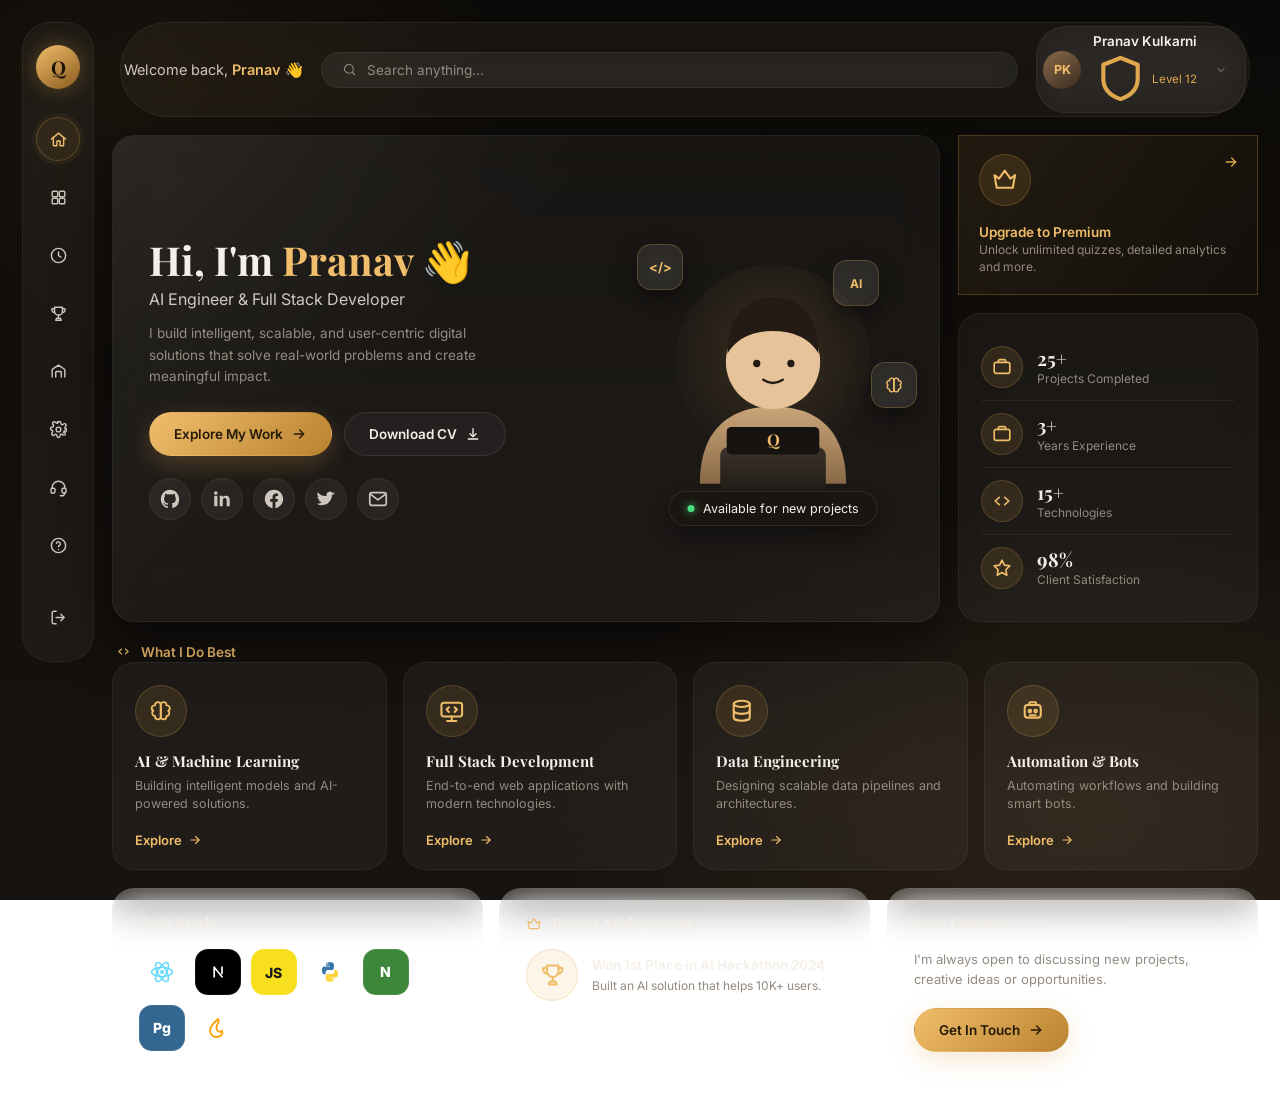
==== index.html @ 82a0ea72 "init: initial project Structure" ====
<!DOCTYPE html>
<html lang="en">
<head>
<meta charset="UTF-8">
<meta name="viewport" content="width=device-width, initial-scale=1.0">
<title>Quizary — Home</title>
<link rel="preconnect" href="https://fonts.googleapis.com">
<link rel="preconnect" href="https://fonts.gstatic.com" crossorigin>
<link href="https://fonts.googleapis.com/css2?family=Playfair+Display:wght@600;700&family=Inter:wght@400;500;600;700&display=swap" rel="stylesheet">
<link rel="stylesheet" href="assets/css/variables.css">
<link rel="stylesheet" href="assets/css/base.css">
<link rel="stylesheet" href="assets/css/sidebar.css">
<link rel="stylesheet" href="assets/css/topbar.css">
<link rel="stylesheet" href="assets/css/components.css">
<link rel="stylesheet" href="assets/css/home.css">
</head>
<body>

  <!-- ================= SIDEBAR ================= -->
  <nav class="sidebar" aria-label="Primary">
    <div class="sb-logo">Q</div>

    <a href="index.html" class="sb-icon active" aria-current="page">
      <svg viewBox="0 0 24 24" fill="none" stroke="currentColor" stroke-width="1.8" stroke-linecap="round" stroke-linejoin="round"><path d="M3 11.5 12 4l9 7.5"/><path d="M5.5 10v9a1 1 0 0 0 1 1H10v-6h4v6h3.5a1 1 0 0 0 1-1v-9"/></svg>
      <span class="sb-tooltip">Home</span>
    </a>

    <a href="categories.html" class="sb-icon">
      <svg viewBox="0 0 24 24" fill="none" stroke="currentColor" stroke-width="1.8" stroke-linecap="round" stroke-linejoin="round"><rect x="4" y="4" width="7" height="7" rx="1.5"/><rect x="13" y="4" width="7" height="7" rx="1.5"/><rect x="4" y="13" width="7" height="7" rx="1.5"/><rect x="13" y="13" width="7" height="7" rx="1.5"/></svg>
      <span class="sb-tooltip">Categories</span>
    </a>

    <a href="#" class="sb-icon">
      <svg viewBox="0 0 24 24" fill="none" stroke="currentColor" stroke-width="1.8" stroke-linecap="round" stroke-linejoin="round"><circle cx="12" cy="12" r="9"/><path d="M12 7.5V12l3 2"/></svg>
      <span class="sb-tooltip">History</span>
    </a>

    <a href="leaderboard.html" class="sb-icon">
      <svg viewBox="0 0 24 24" fill="none" stroke="currentColor" stroke-width="1.8" stroke-linecap="round" stroke-linejoin="round"><path d="M7 4h10v5a5 5 0 0 1-10 0V4Z"/><path d="M7 6H4.5a1 1 0 0 0-1 1.3l.6 1.6A3 3 0 0 0 7 11"/><path d="M17 6h2.5a1 1 0 0 1 1 1.3l-.6 1.6A3 3 0 0 1 17 11"/><path d="M12 14v3"/><path d="M8.5 20.5h7l-1-2.5h-5l-1 2.5Z"/></svg>
      <span class="sb-tooltip">Leaderboard</span>
    </a>

    <a href="#" class="sb-icon">
      <svg viewBox="0 0 24 24" fill="none" stroke="currentColor" stroke-width="1.8" stroke-linecap="round" stroke-linejoin="round"><path d="M4 19V10.5a2 2 0 0 1 .9-1.7L12 4l7.1 4.8a2 2 0 0 1 .9 1.7V19"/><path d="M8.5 19v-6a1 1 0 0 1 1-1h5a1 1 0 0 1 1 1v6"/></svg>
      <span class="sb-tooltip">Stats</span>
    </a>

    <a href="#" class="sb-icon">
      <svg viewBox="0 0 24 24" fill="none" stroke="currentColor" stroke-width="1.8" stroke-linecap="round" stroke-linejoin="round"><circle cx="12" cy="12" r="3"/><path d="M19.4 13.5a1.7 1.7 0 0 0 .3 1.9l.1.1a2 2 0 1 1-2.8 2.8l-.1-.1a1.7 1.7 0 0 0-1.9-.3 1.7 1.7 0 0 0-1 1.6V20a2 2 0 1 1-4 0v-.2a1.7 1.7 0 0 0-1-1.5 1.7 1.7 0 0 0-1.9.3l-.1.1a2 2 0 1 1-2.8-2.8l.1-.1a1.7 1.7 0 0 0 .3-1.9 1.7 1.7 0 0 0-1.6-1H4a2 2 0 1 1 0-4h.2a1.7 1.7 0 0 0 1.5-1 1.7 1.7 0 0 0-.3-1.9l-.1-.1a2 2 0 1 1 2.8-2.8l.1.1a1.7 1.7 0 0 0 1.9.3H10a1.7 1.7 0 0 0 1-1.6V4a2 2 0 1 1 4 0v.2a1.7 1.7 0 0 0 1 1.6 1.7 1.7 0 0 0 1.9-.3l.1-.1a2 2 0 1 1 2.8 2.8l-.1.1a1.7 1.7 0 0 0-.3 1.9V10a1.7 1.7 0 0 0 1.6 1H20a2 2 0 1 1 0 4h-.2a1.7 1.7 0 0 0-1.6 1Z"/></svg>
      <span class="sb-tooltip">Settings</span>
    </a>

    <a href="#" class="sb-icon">
      <svg viewBox="0 0 24 24" fill="none" stroke="currentColor" stroke-width="1.8" stroke-linecap="round" stroke-linejoin="round"><path d="M4 13v-1a8 8 0 0 1 16 0v1"/><rect x="2.5" y="13" width="5" height="6" rx="1.5"/><rect x="16.5" y="13" width="5" height="6" rx="1.5"/><path d="M19.5 19v.5a3 3 0 0 1-3 3h-2.3"/></svg>
      <span class="sb-tooltip">Support</span>
    </a>

    <a href="#" class="sb-icon">
      <svg viewBox="0 0 24 24" fill="none" stroke="currentColor" stroke-width="1.8" stroke-linecap="round" stroke-linejoin="round"><circle cx="12" cy="12" r="9"/><path d="M9.5 9.2a2.5 2.5 0 0 1 4.9.8c0 1.7-2.4 2-2.4 3.6"/><path d="M12 17.2v.1"/></svg>
      <span class="sb-tooltip">Help</span>
    </a>

    <div class="sb-spacer"></div>

    <a href="login.html" class="sb-icon">
      <svg viewBox="0 0 24 24" fill="none" stroke="currentColor" stroke-width="1.8" stroke-linecap="round" stroke-linejoin="round"><path d="M9 4H6a2 2 0 0 0-2 2v12a2 2 0 0 0 2 2h3"/><path d="M15 16l4-4-4-4"/><path d="M19 12H9"/></svg>
      <span class="sb-tooltip">Log out</span>
    </a>
  </nav>

  <!-- ================= MAIN ================= -->
  <main class="main-col">

    <header class="top-bar panel">
      <div class="welcome">Welcome back, <b>Pranav</b> 👋</div>

      <label class="search">
        <svg viewBox="0 0 24 24" fill="none" stroke="currentColor" stroke-width="1.8" stroke-linecap="round" stroke-linejoin="round"><circle cx="11" cy="11" r="7"/><path d="m20 20-3.2-3.2"/></svg>
        <input type="text" placeholder="Search anything...">
      </label>

      <div class="profile-wrap">
        <button class="profile" aria-expanded="false" aria-haspopup="true">
          <div class="avatar avatar-fallback">PK</div>
          <div>
            <div class="profile-name">Pranav Kulkarni</div>
            <div class="profile-level">
              <svg viewBox="0 0 24 24" fill="none" stroke="currentColor" stroke-width="1.8" stroke-linecap="round" stroke-linejoin="round"><path d="M12 3 4.5 6v6c0 4.5 3 7.5 7.5 9 4.5-1.5 7.5-4.5 7.5-9V6L12 3Z"/></svg>
              Level 12
            </div>
          </div>
          <svg class="chev" viewBox="0 0 24 24" fill="none" stroke="currentColor" stroke-width="2" stroke-linecap="round" stroke-linejoin="round"><path d="m6 9 6 6 6-6"/></svg>
        </button>
        <div class="profile-menu">
          <a href="profile.html">My Profile</a>
          <a href="#">Achievements</a>
          <a href="#">Settings</a>
          <a href="login.html">Log out</a>
        </div>
      </div>
    </header>

    <!-- ============ HERO ============ -->
    <section class="hero-row">

      <div class="hero-card panel">
        <div class="hero-text">
          <h1 class="hero-title">Hi, I'm <span class="accent">Pranav</span> 👋</h1>
          <p class="hero-role">AI Engineer &amp; Full Stack Developer</p>
          <p class="hero-desc">I build intelligent, scalable, and user-centric digital solutions that solve real-world problems and create meaningful impact.</p>

          <div class="hero-actions">
            <a href="#work" class="btn btn-primary">
              Explore My Work
              <svg viewBox="0 0 24 24" fill="none" stroke="currentColor" stroke-width="2" stroke-linecap="round" stroke-linejoin="round"><path d="M5 12h14"/><path d="m13 6 6 6-6 6"/></svg>
            </a>
            <a href="#" class="btn btn-secondary">
              Download CV
              <svg viewBox="0 0 24 24" fill="none" stroke="currentColor" stroke-width="2" stroke-linecap="round" stroke-linejoin="round"><path d="M12 4v11"/><path d="m7.5 11.5 4.5 4.5 4.5-4.5"/><path d="M5 19.5h14"/></svg>
            </a>
          </div>

          <div class="social-row">
            <a href="#" class="icon-circle icon-circle-sm" aria-label="GitHub">
              <svg width="24" height="24" viewBox="0 0 24 24" fill="currentColor"><path d="M12 2C6.48 2 2 6.58 2 12.2c0 4.5 2.87 8.32 6.84 9.67.5.1.68-.22.68-.49 0-.24-.01-1.04-.01-1.89-2.78.62-3.37-1.22-3.37-1.22-.46-1.18-1.11-1.5-1.11-1.5-.91-.63.07-.62.07-.62 1 .07 1.53 1.05 1.53 1.05.89 1.56 2.34 1.11 2.91.85.09-.66.35-1.11.63-1.37-2.22-.26-4.56-1.14-4.56-5.05 0-1.12.39-2.03 1.03-2.75-.1-.26-.45-1.3.1-2.71 0 0 .84-.28 2.75 1.05a9.36 9.36 0 0 1 5 0c1.91-1.33 2.75-1.05 2.75-1.05.55 1.41.2 2.45.1 2.71.64.72 1.03 1.63 1.03 2.75 0 3.92-2.34 4.79-4.57 5.04.36.32.68.94.68 1.9 0 1.37-.01 2.47-.01 2.81 0 .27.18.6.69.49A10.03 10.03 0 0 0 22 12.2C22 6.58 17.52 2 12 2Z"/></svg>
            </a>
            <a href="#" class="icon-circle icon-circle-sm" aria-label="LinkedIn">
              <svg width="24" height="24" viewBox="0 0 24 24" fill="currentColor"><path d="M6.94 8.5H3.56V20h3.38V8.5ZM5.25 3.5a1.96 1.96 0 1 0 0 3.92 1.96 1.96 0 0 0 0-3.92ZM20.44 20h-3.37v-5.9c0-1.4-.03-3.2-1.95-3.2-1.96 0-2.26 1.53-2.26 3.1V20H9.5V8.5h3.24v1.57h.05c.45-.85 1.55-1.75 3.2-1.75 3.42 0 4.45 2.25 4.45 5.18V20Z"/></svg>
            </a>
            <a href="#" class="icon-circle icon-circle-sm" aria-label="Facebook">
              <svg width="24" height="24" viewBox="0 0 24 24" fill="currentColor"><path d="M22 12.06C22 6.5 17.52 2 12 2S2 6.5 2 12.06c0 5 3.66 9.16 8.44 9.94v-7.03H7.9v-2.9h2.54V9.85c0-2.5 1.49-3.89 3.77-3.89 1.09 0 2.24.2 2.24.2v2.46h-1.26c-1.24 0-1.63.77-1.63 1.56v1.88h2.78l-.44 2.9h-2.34V22c4.78-.78 8.44-4.93 8.44-9.94Z"/></svg>
            </a>
            <a href="#" class="icon-circle icon-circle-sm" aria-label="Twitter">
              <svg width="24" height="24" viewBox="0 0 24 24" fill="currentColor"><path d="M22 5.9c-.68.3-1.4.5-2.16.6a3.8 3.8 0 0 0 1.66-2.1c-.73.43-1.53.75-2.39.92a3.75 3.75 0 0 0-6.48 3.42A10.66 10.66 0 0 1 3.15 4.6a3.75 3.75 0 0 0 1.16 5c-.6-.02-1.17-.19-1.67-.46v.05a3.76 3.76 0 0 0 3 3.68c-.55.15-1.14.17-1.71.06a3.76 3.76 0 0 0 3.5 2.61A7.53 7.53 0 0 1 2 17.05a10.63 10.63 0 0 0 5.76 1.69c6.91 0 10.7-5.73 10.7-10.7l-.01-.49A7.6 7.6 0 0 0 22 5.9Z"/></svg>
            </a>
            <a href="#" class="icon-circle icon-circle-sm" aria-label="Email">
              <svg width="24" height="24" viewBox="0 0 24 24" fill="none" stroke="currentColor" stroke-width="1.8" stroke-linecap="round" stroke-linejoin="round"><rect x="3" y="5" width="18" height="14" rx="2.5"/><path d="m4 7 8 6 8-6"/></svg>
            </a>
          </div>
        </div>

        <div class="hero-visual">
          <div class="chip chip-code" aria-hidden="true">&lt;/&gt;</div>
          <div class="chip chip-brain" aria-hidden="true">
            <svg viewBox="0 0 24 24" fill="none" stroke="currentColor" stroke-width="1.6" stroke-linecap="round" stroke-linejoin="round"><path d="M9.5 4.5A2.5 2.5 0 0 0 7 7v.3A2.5 2.5 0 0 0 5.5 12 2.5 2.5 0 0 0 7 16.5V17a2.5 2.5 0 0 0 5 0V7a2.5 2.5 0 0 0-2.5-2.5Z"/><path d="M14.5 4.5A2.5 2.5 0 0 1 17 7v.3a2.5 2.5 0 0 1 1.5 4.7A2.5 2.5 0 0 1 17 16.5V17a2.5 2.5 0 0 1-5 0V7a2.5 2.5 0 0 1 2.5-2.5Z"/></svg>
          </div>
          <div class="chip chip-ai" aria-hidden="true">AI</div>

          <svg class="hero-illustration" viewBox="0 0 320 340" aria-hidden="true">
            <circle cx="160" cy="150" r="120" fill="url(#glow)"/>
            <defs>
              <radialGradient id="glow" cx="50%" cy="45%" r="60%">
                <stop offset="0%" stop-color="rgba(224,168,78,0.16)"/>
                <stop offset="100%" stop-color="rgba(224,168,78,0)"/>
              </radialGradient>
              <linearGradient id="hood" x1="0" y1="0" x2="0" y2="1">
                <stop offset="0%" stop-color="#c9a578"/>
                <stop offset="100%" stop-color="#8a6a48"/>
              </linearGradient>
              <linearGradient id="lap" x1="0" y1="0" x2="0" y2="1">
                <stop offset="0%" stop-color="#3a332b"/>
                <stop offset="100%" stop-color="#221d17"/>
              </linearGradient>
            </defs>
            <ellipse cx="160" cy="322" rx="95" ry="10" fill="rgba(0,0,0,0.35)"/>
            <path d="M70 300c0-70 40-95 90-95s90 25 90 95Z" fill="url(#hood)"/>
            <circle cx="160" cy="150" r="58" fill="#e7c39a"/>
            <path d="M104 140c0-45 22-70 56-70s56 25 56 70c-10-18-30-28-56-28s-46 10-56 28Z" fill="#241c14"/>
            <circle cx="140" cy="152" r="4.5" fill="#241c14"/>
            <circle cx="182" cy="152" r="4.5" fill="#241c14"/>
            <path d="M148 172q12 8 24 0" fill="none" stroke="#241c14" stroke-width="3" stroke-linecap="round"/>
            <rect x="95" y="255" width="130" height="55" rx="10" fill="url(#lap)"/>
            <rect x="103" y="230" width="114" height="34" rx="6" fill="#161310"/>
            <text x="160" y="253" text-anchor="middle" font-family="Playfair Display, serif" font-weight="700" font-size="20" fill="#f0bd6a">Q</text>
          </svg>

          <div class="badge hero-badge">
            <span class="badge-dot"></span>
            Available for new projects
          </div>
        </div>
      </div>

      <aside class="hero-side">
        <div class="premium-card panel-gold">
          <div class="icon-circle icon-circle-md">
            <svg viewBox="0 0 24 24" fill="none" stroke="currentColor" stroke-width="1.8" stroke-linecap="round" stroke-linejoin="round"><path d="m3 8 4 3 5-7 5 7 4-3-2 11H5L3 8Z"/></svg>
          </div>
          <div>
            <div class="premium-title">Upgrade to Premium</div>
            <div class="premium-sub">Unlock unlimited quizzes, detailed analytics and more.</div>
          </div>
          <a href="#" class="premium-arrow" aria-label="Upgrade">
            <svg viewBox="0 0 24 24" fill="none" stroke="currentColor" stroke-width="2" stroke-linecap="round" stroke-linejoin="round"><path d="M5 12h14"/><path d="m13 6 6 6-6 6"/></svg>
          </a>
        </div>

        <div class="stat-list panel">
          <div class="stat-row">
            <div class="icon-circle icon-circle-sm">
              <svg viewBox="0 0 24 24" fill="none" stroke="currentColor" stroke-width="1.8" stroke-linecap="round" stroke-linejoin="round"><rect x="3.5" y="7" width="17" height="12" rx="2"/><path d="M8 7V5.5A1.5 1.5 0 0 1 9.5 4h5A1.5 1.5 0 0 1 16 5.5V7"/></svg>
            </div>
            <div>
              <div class="stat-row-num">25+</div>
              <div class="stat-row-label">Projects Completed</div>
            </div>
          </div>
          <div class="stat-row">
            <div class="icon-circle icon-circle-sm">
              <svg viewBox="0 0 24 24" fill="none" stroke="currentColor" stroke-width="1.8" stroke-linecap="round" stroke-linejoin="round"><rect x="3.5" y="7" width="17" height="12" rx="2"/><path d="M8 7V5.5A1.5 1.5 0 0 1 9.5 4h5A1.5 1.5 0 0 1 16 5.5V7"/></svg>
            </div>
            <div>
              <div class="stat-row-num">3+</div>
              <div class="stat-row-label">Years Experience</div>
            </div>
          </div>
          <div class="stat-row">
            <div class="icon-circle icon-circle-sm">
              <svg viewBox="0 0 24 24" fill="none" stroke="currentColor" stroke-width="1.8" stroke-linecap="round" stroke-linejoin="round"><path d="m9 8-4.5 4L9 16"/><path d="m15 8 4.5 4L15 16"/></svg>
            </div>
            <div>
              <div class="stat-row-num">15+</div>
              <div class="stat-row-label">Technologies</div>
            </div>
          </div>
          <div class="stat-row">
            <div class="icon-circle icon-circle-sm">
              <svg viewBox="0 0 24 24" fill="none" stroke="currentColor" stroke-width="1.8" stroke-linecap="round" stroke-linejoin="round"><path d="m12 3.5 2.6 5.4 5.9.8-4.3 4.2 1 5.9-5.2-2.8-5.2 2.8 1-5.9-4.3-4.2 5.9-.8L12 3.5Z"/></svg>
            </div>
            <div>
              <div class="stat-row-num">98%</div>
              <div class="stat-row-label">Client Satisfaction</div>
            </div>
          </div>
        </div>
      </aside>
    </section>

    <!-- ============ WHAT I DO BEST ============ -->
    <section id="work">
      <div class="section-header">
        <svg viewBox="0 0 24 24" fill="none" stroke="currentColor" stroke-width="1.8" stroke-linecap="round" stroke-linejoin="round"><path d="m9 8-4.5 4L9 16"/><path d="m15 8 4.5 4L15 16"/></svg>
        What I Do Best
      </div>

      <div class="feature-grid">
        <div class="feature-card panel">
          <div class="icon-circle icon-circle-md">
            <svg viewBox="0 0 24 24" fill="none" stroke="currentColor" stroke-width="1.6" stroke-linecap="round" stroke-linejoin="round"><path d="M9.5 4.5A2.5 2.5 0 0 0 7 7v.3A2.5 2.5 0 0 0 5.5 12 2.5 2.5 0 0 0 7 16.5V17a2.5 2.5 0 0 0 5 0V7a2.5 2.5 0 0 0-2.5-2.5Z"/><path d="M14.5 4.5A2.5 2.5 0 0 1 17 7v.3a2.5 2.5 0 0 1 1.5 4.7A2.5 2.5 0 0 1 17 16.5V17a2.5 2.5 0 0 1-5 0V7a2.5 2.5 0 0 1 2.5-2.5Z"/></svg>
          </div>
          <h3 class="feature-title">AI &amp; Machine Learning</h3>
          <p class="feature-desc">Building intelligent models and AI-powered solutions.</p>
          <a href="#" class="feature-link">Explore
            <svg viewBox="0 0 24 24" fill="none" stroke="currentColor" stroke-width="2" stroke-linecap="round" stroke-linejoin="round"><path d="M5 12h14"/><path d="m13 6 6 6-6 6"/></svg>
          </a>
        </div>

        <div class="feature-card panel">
          <div class="icon-circle icon-circle-md">
            <svg viewBox="0 0 24 24" fill="none" stroke="currentColor" stroke-width="1.8" stroke-linecap="round" stroke-linejoin="round"><rect x="3" y="5" width="18" height="12" rx="2"/><path d="M8 21h8"/><path d="M12 17v4"/><path d="m9.5 9-2 2 2 2"/><path d="m14.5 9 2 2-2 2"/></svg>
          </div>
          <h3 class="feature-title">Full Stack Development</h3>
          <p class="feature-desc">End-to-end web applications with modern technologies.</p>
          <a href="#" class="feature-link">Explore
            <svg viewBox="0 0 24 24" fill="none" stroke="currentColor" stroke-width="2" stroke-linecap="round" stroke-linejoin="round"><path d="M5 12h14"/><path d="m13 6 6 6-6 6"/></svg>
          </a>
        </div>

        <div class="feature-card panel">
          <div class="icon-circle icon-circle-md">
            <svg viewBox="0 0 24 24" fill="none" stroke="currentColor" stroke-width="1.8" stroke-linecap="round" stroke-linejoin="round"><ellipse cx="12" cy="6" rx="7" ry="2.7"/><path d="M5 6v6c0 1.5 3 2.7 7 2.7s7-1.2 7-2.7V6"/><path d="M5 12v6c0 1.5 3 2.7 7 2.7s7-1.2 7-2.7v-6"/></svg>
          </div>
          <h3 class="feature-title">Data Engineering</h3>
          <p class="feature-desc">Designing scalable data pipelines and architectures.</p>
          <a href="#" class="feature-link">Explore
            <svg viewBox="0 0 24 24" fill="none" stroke="currentColor" stroke-width="2" stroke-linecap="round" stroke-linejoin="round"><path d="M5 12h14"/><path d="m13 6 6 6-6 6"/></svg>
          </a>
        </div>

        <div class="feature-card panel">
          <div class="icon-circle icon-circle-md">
            <svg viewBox="0 0 24 24" fill="none" stroke="currentColor" stroke-width="1.8" stroke-linecap="round" stroke-linejoin="round"><rect x="5" y="7" width="14" height="11" rx="2.5"/><path d="M9 7V5.5a1 1 0 0 1 1-1h4a1 1 0 0 1 1 1V7"/><circle cx="9.5" cy="12.3" r="1.1"/><circle cx="14.5" cy="12.3" r="1.1"/><path d="M9.5 16h5"/></svg>
          </div>
          <h3 class="feature-title">Automation &amp; Bots</h3>
          <p class="feature-desc">Automating workflows and building smart bots.</p>
          <a href="#" class="feature-link">Explore
            <svg viewBox="0 0 24 24" fill="none" stroke="currentColor" stroke-width="2" stroke-linecap="round" stroke-linejoin="round"><path d="M5 12h14"/><path d="m13 6 6 6-6 6"/></svg>
          </a>
        </div>
      </div>
    </section>

    <!-- ============ BOTTOM ROW ============ -->
    <section class="bottom-grid">

      <div class="panel bottom-card">
        <h3 class="bottom-card-title">Tech Stack</h3>
        <div class="tech-row">
          <span class="tech-chip" title="React">
            <svg width="26" height="26" viewBox="0 0 24 24"><g fill="none" stroke="#61dafb" stroke-width="1.5"><ellipse cx="12" cy="12" rx="10.5" ry="4.4"/><ellipse cx="12" cy="12" rx="10.5" ry="4.4" transform="rotate(60 12 12)"/><ellipse cx="12" cy="12" rx="10.5" ry="4.4" transform="rotate(120 12 12)"/></g><circle cx="12" cy="12" r="2" fill="#61dafb"/></svg>
          </span>
          <span class="tech-chip tech-chip-badge" style="background:#000;" title="Next.js">
            <svg width="20" height="20" viewBox="0 0 24 24"><path d="M8.2 7.2v9.6M8.2 7.2l7.8 9.6M16 7.2v6.2" fill="none" stroke="#fff" stroke-width="1.7" stroke-linecap="round" stroke-linejoin="round"/></svg>
          </span>
          <span class="tech-chip tech-chip-badge" style="background:#f7df1e;" title="JavaScript">
            <span class="tech-chip-text" style="color:#1a1a1a;">JS</span>
          </span>
          <span class="tech-chip" title="Python">
            <svg width="24" height="24" viewBox="0 0 24 24"><path d="M12 2.2c-4 0-3.8 1.8-3.8 1.8v1.9h3.9v.6H6.6S4 6.2 4 10.3s2.3 4 2.3 4h1.4v-2s-.1-2.3 2.3-2.3h3.7s2.2 0 2.2-2.2V4.5s.3-2.3-4-2.3Zm-2.2 1.3a.7.7 0 1 1 0 1.5.7.7 0 0 1 0-1.5Z" fill="#3776ab"/><path d="M12 21.8c4 0 3.8-1.8 3.8-1.8v-1.9h-3.9v-.6h5.5s2.6.3 2.6-3.8-2.3-4-2.3-4h-1.4v2s.1 2.3-2.3 2.3H10s-2.2 0-2.2 2.2v3.1s-.3 2.3 4 2.3Zm2.2-1.3a.7.7 0 1 1 0-1.5.7.7 0 0 1 0 1.5Z" fill="#ffd43b"/></svg>
          </span>
          <span class="tech-chip tech-chip-badge" style="background:#3c873a;" title="Node.js">
            <span class="tech-chip-text" style="color:#fff;">N</span>
          </span>
          <span class="tech-chip tech-chip-badge" style="background:#336791;" title="PostgreSQL">
            <span class="tech-chip-text" style="color:#fff;">Pg</span>
          </span>
          <span class="tech-chip" title="Firebase">
            <svg width="22" height="22" viewBox="0 0 24 24" fill="none" stroke="#ffa000" stroke-width="1.8" stroke-linecap="round" stroke-linejoin="round"><path d="M12 3c3 4-4 6-1 11 1.3 2.2 4 2.7 5 .5 1.5 3-1 6.5-5 6.5-4.5 0-7-3-7-6.5C4 10 8 6.5 12 3Z"/></svg>
          </span>
        </div>
      </div>

      <div class="panel bottom-card">
        <h3 class="bottom-card-title">
          <svg viewBox="0 0 24 24" fill="none" stroke="currentColor" stroke-width="1.8" stroke-linecap="round" stroke-linejoin="round" style="width:16px;height:16px;color:var(--gold-bright);vertical-align:-3px;margin-right:6px;"><path d="m3 8 4 3 5-7 5 7 4-3-2 11H5L3 8Z"/></svg>
          Recent Achievement
        </h3>
        <div class="achievement-row">
          <div class="icon-circle icon-circle-md">
            <svg viewBox="0 0 24 24" fill="none" stroke="currentColor" stroke-width="1.8" stroke-linecap="round" stroke-linejoin="round"><path d="M7 4h10v5a5 5 0 0 1-10 0V4Z"/><path d="M7 6H4.5a1 1 0 0 0-1 1.3l.6 1.6A3 3 0 0 0 7 11"/><path d="M17 6h2.5a1 1 0 0 1 1 1.3l-.6 1.6A3 3 0 0 1 17 11"/><path d="M12 14v3"/><path d="M8.5 20.5h7l-1-2.5h-5l-1 2.5Z"/></svg>
          </div>
          <div>
            <div class="achievement-title">Won 1st Place in AI Hackathon 2024</div>
            <div class="achievement-sub">Built an AI solution that helps 10K+ users.</div>
          </div>
        </div>
      </div>

      <div class="panel bottom-card">
        <h3 class="bottom-card-title">Let's Connect</h3>
        <p class="connect-desc">I'm always open to discussing new projects, creative ideas or opportunities.</p>
        <a href="#" class="btn btn-primary">
          Get In Touch
          <svg viewBox="0 0 24 24" fill="none" stroke="currentColor" stroke-width="2" stroke-linecap="round" stroke-linejoin="round"><path d="M5 12h14"/><path d="m13 6 6 6-6 6"/></svg>
        </a>
      </div>

    </section>

  </main>

  
  <script src="assets/js/home.js"></script>
</body>
</html>
---- assets/css/variables.css ----
/* ==============================================
   QUIZARY — DESIGN TOKENS
   Single source of truth for color, radius, type.
   Every other CSS file reads from these variables.
   ============================================== */

:root{
  /* ---- Base surface colors ---- */
  --bg-0:#0c0a08;              /* deepest background */
  --bg-1:#171310;              /* background gradient end */

  /* ---- Glass panel surfaces ---- */
  --panel:rgba(255,255,255,0.045);        /* default glass fill */
  --panel-strong:rgba(255,255,255,0.07);  /* hover / emphasized glass */
  --panel-blur:20px;                      /* backdrop-filter blur amount */
  --panel-blur-soft:16px;                 /* lighter blur for small elements */

  /* ---- Borders ---- */
  --border:rgba(255,255,255,0.09);
  --border-soft:rgba(255,255,255,0.06);

  /* ---- Accent (gold) ---- */
  --gold:#e0a84e;
  --gold-bright:#f0bd6a;
  --gold-glow:rgba(224,168,78,0.35);      /* used in box-shadows */
  --gold-tint-10:rgba(224,168,78,0.10);   /* subtle gold-tinted glass fill */
  --gold-tint-15:rgba(224,168,78,0.15);
  --gold-tint-22:rgba(224,168,78,0.22);
  --gold-tint-25:rgba(224,168,78,0.25);

  /* ---- Text ---- */
  --text-0:#f4efe8;   /* headings / primary */
  --text-1:#cfc7bd;   /* body */
  --text-2:#948b80;   /* muted / captions */

  /* ---- Status ---- */
  --success:#4ade80;

  /* ---- Radius scale ---- */
  --radius-lg:22px;   /* panels, hero */
  --radius-md:16px;   /* cards, inputs */
  --radius-sm:12px;   /* buttons, chips */
  --radius-pill:30px; /* badges */

  /* ---- Spacing scale ---- */
  --space-xs:8px;
  --space-sm:12px;
  --space-md:18px;
  --space-lg:24px;
  --space-xl:34px;

  /* ---- Typography ---- */
  --font-display:'Playfair Display', serif;
  --font-body:'Inter', sans-serif;

  /* ---- Shadows ---- */
  --shadow-panel:0 20px 50px rgba(0,0,0,0.5);
  --shadow-card:0 10px 24px rgba(0,0,0,0.4);
  --shadow-glow-gold:0 8px 24px rgba(224,168,78,0.25);
}
---- assets/css/base.css ----
/* ==============================================
   QUIZARY — BASE
   Resets, fonts, body background, core .panel glass class.
   Load AFTER variables.css on every page.
   ============================================== */

*{
  box-sizing:border-box;
  margin:0;
  padding:0;
}

html{
  scroll-behavior:smooth;
}

body{
  font-family:var(--font-body);
  color:var(--text-0);
  min-height:100vh;
  background:
    radial-gradient(ellipse 900px 500px at 85% 90%, rgba(224,168,78,0.10), transparent 60%),
    radial-gradient(ellipse 700px 500px at 10% 10%, rgba(224,168,78,0.05), transparent 55%),
    linear-gradient(180deg, var(--bg-0), var(--bg-1));
  background-attachment:fixed;
  padding:22px;
  display:flex;
  gap:18px;
}

h1,h2,h3{
  font-family:var(--font-display);
  font-weight:700;
}

a{
  color:inherit;
  text-decoration:none;
}

button, input, select, textarea{
  font-family:inherit;
  color:inherit;
}

::selection{
  background:var(--gold-tint-25);
  color:var(--text-0);
}

/* ---- Scrollbar (webkit) ---- */
::-webkit-scrollbar{ width:8px; height:8px; }
::-webkit-scrollbar-track{ background:transparent; }
::-webkit-scrollbar-thumb{
  background:var(--border);
  border-radius:8px;
}
::-webkit-scrollbar-thumb:hover{ background:var(--gold-tint-25); }

/* ==============================================
   CORE GLASS PANEL
   The base unit of every card, sidebar, and bar
   in Quizary. Everything else composes this.
   ============================================== */
.panel{
  background:var(--panel);
  border:1px solid var(--border-soft);
  border-radius:var(--radius-lg);
  backdrop-filter:blur(var(--panel-blur));
  -webkit-backdrop-filter:blur(var(--panel-blur));
}

.panel-strong{
  background:var(--panel-strong);
}

/* Gold-tinted glass variant, used for premium/callout cards */
.panel-gold{
  background:linear-gradient(135deg, var(--gold-tint-10), rgba(224,168,78,0.02));
  border:1px solid var(--gold-tint-25);
}

/* Focus visibility (accessibility) — glass UI still needs a visible focus ring */
a:focus-visible,
button:focus-visible,
.sb-icon:focus-visible,
.btn:focus-visible,
input:focus-visible{
  outline:2px solid var(--gold-bright);
  outline-offset:2px;
  border-radius:var(--radius-sm);
}

/* Respect reduced motion preference */
@media (prefers-reduced-motion: reduce){
  *{
    animation-duration:0.001ms !important;
    animation-iteration-count:1 !important;
    transition-duration:0.001ms !important;
    scroll-behavior:auto !important;
  }
}
---- assets/css/sidebar.css ----
/* ==============================================
   QUIZARY — SIDEBAR
   Shared glass nav rail. Used on every page.
   Depends on variables.css + base.css (.panel).
   ============================================== */

.sidebar{
  width:72px;
  flex-shrink:0;
  background:var(--panel);
  border:1px solid var(--border-soft);
  border-radius:28px;
  padding:22px 0;
  display:flex;
  flex-direction:column;
  align-items:center;
  gap:14px;
  backdrop-filter:blur(var(--panel-blur));
  -webkit-backdrop-filter:blur(var(--panel-blur));
  height:fit-content;
  position:sticky;
  top:22px;
}

.sb-logo{
  width:44px;
  height:44px;
  border-radius:50%;
  background:linear-gradient(145deg, var(--gold-bright), #8a5a1f);
  display:flex;
  align-items:center;
  justify-content:center;
  font-family:var(--font-display);
  font-weight:700;
  font-size:19px;
  color:#1a1207;
  margin-bottom:14px;
  box-shadow:0 0 22px var(--gold-glow);
  flex-shrink:0;
}

.sb-icon{
  width:44px;
  height:44px;
  border-radius:50%;
  display:flex;
  align-items:center;
  justify-content:center;
  color:var(--text-1);
  border:1px solid transparent;
  cursor:pointer;
  transition:all .2s ease;
  position:relative;
  flex-shrink:0;
}

.sb-icon svg{
  width:19px;
  height:19px;
}

.sb-icon:hover{
  color:var(--text-0);
  background:rgba(255,255,255,0.05);
}

.sb-icon.active{
  color:var(--gold-bright);
  border-color:var(--gold-tint-25);
  background:var(--gold-tint-10);
  box-shadow:0 0 0 4px rgba(224,168,78,0.06);
}

.sb-spacer{
  flex:1;
}

/* Tooltip shown on hover, e.g. "Home", "Categories" */
.sb-tooltip{
  position:absolute;
  left:56px;
  top:50%;
  transform:translateY(-50%) translateX(-6px);
  background:#221b13;
  border:1px solid var(--border);
  color:var(--text-0);
  font-size:12.5px;
  padding:6px 12px;
  border-radius:8px;
  white-space:nowrap;
  box-shadow:var(--shadow-card);
  opacity:0;
  pointer-events:none;
  transition:opacity .15s ease, transform .15s ease;
  z-index:20;
}

.sb-icon:hover .sb-tooltip{
  opacity:1;
  transform:translateY(-50%) translateX(0);
}

/* ---- Responsive: horizontal rail on mobile ---- */
@media (max-width: 640px){
  .sidebar{
    width:100%;
    flex-direction:row;
    border-radius:20px;
    padding:10px;
    overflow-x:auto;
    position:static;
    justify-content:flex-start;
  }
  .sb-spacer{
    display:none;
  }
  .sb-tooltip{
    display:none; /* tooltips don't make sense on touch/horizontal rail */
  }
}
---- assets/css/topbar.css ----
/* ==============================================
   QUIZARY — TOPBAR
   Shared search bar + profile row. Used on every page.
   Depends on variables.css + base.css.
   ============================================== */

.top-bar{
  display:flex;
  align-items:center;
  gap:18px;
  flex-wrap:wrap;
  position:sticky;
  top:22px;
  z-index:25;
  margin:0 8px;
  padding:3px 3px;
  border-radius:999px;
  backdrop-filter:blur(var(--panel-blur-strong, 26px)) saturate(var(--panel-saturate, 180%));
  -webkit-backdrop-filter:blur(var(--panel-blur-strong, 26px)) saturate(var(--panel-saturate, 180%));
  transition:background .25s ease, box-shadow .25s ease;
}

.top-bar--scrolled{
  background:var(--panel-strong);
  box-shadow:var(--shadow-card), inset 0 1px 0 var(--panel-edge-highlight, rgba(255,255,255,0.10));
}

/* ---- Welcome message ---- */
.welcome{
  font-size:14.5px;
  color:var(--text-1);
  white-space:nowrap;
}

.welcome b{
  color:var(--gold-bright);
  font-weight:600;
}

/* ---- Search bar ---- */
.search{
  flex:1;
  min-width:180px;
  display:flex;
  align-items:center;
  gap:10px;
  background:var(--panel);
  border:1px solid var(--border-soft);
  border-radius:var(--radius-pill);
  padding:9px 20px;
  color:var(--text-2);
  font-size:13.5px;
  backdrop-filter:blur(var(--panel-blur-soft));
  -webkit-backdrop-filter:blur(var(--panel-blur-soft));
  transition:border-color .15s ease, background .15s ease;
}

.search:focus-within{
  border-color:var(--gold-tint-25);
  background:var(--panel-strong);
}

.search svg{
  width:15px;
  height:15px;
  flex-shrink:0;
}

.search input{
  background:none;
  border:none;
  outline:none;
  width:100%;
  font-size:13.5px;
  color:var(--text-0);
}

.search input::placeholder{
  color:var(--text-2);
}

/* ---- Profile pill ---- */
.profile{
  display:flex;
  align-items:center;
  gap:12px;
  background:var(--panel);
  border:1px solid var(--border-soft);
  border-radius:var(--radius-pill);
  padding:6px 18px 6px 6px;
  backdrop-filter:blur(var(--panel-blur-soft));
  -webkit-backdrop-filter:blur(var(--panel-blur-soft));
  white-space:nowrap;
  cursor:pointer;
  transition:background .15s ease, border-color .15s ease;
}

.profile:hover{
  background:var(--panel-strong);
  border-color:var(--border);
}

.avatar{
  width:38px;
  height:38px;
  border-radius:50%;
  background:linear-gradient(145deg,#8a6a4a,#3a2c1e);
  object-fit:cover;
  flex-shrink:0;
}

.profile-name{
  font-size:13.5px;
  font-weight:600;
}

.profile-level{
  font-size:11.5px;
  color:var(--gold);
  display:flex;
  align-items:center;
  gap:4px;
  margin-top:2px;
}

.chev{
  width:12px;
  height:12px;
  color:var(--text-2);
  margin-left:6px;
  flex-shrink:0;
  transition:transform .15s ease;
}

.profile[aria-expanded="true"] .chev{
  transform:rotate(180deg);
}

/* ---- Profile dropdown menu (optional, JS-toggled) ---- */
.profile-wrap{
  position:relative;
}

.profile-menu{
  position:absolute;
  top:calc(100% + 8px);
  right:0;
  min-width:180px;
  background:#1a1510;
  border:1px solid var(--border);
  border-radius:var(--radius-md);
  box-shadow:var(--shadow-panel);
  padding:8px;
  display:none;
  flex-direction:column;
  gap:2px;
  z-index:30;
}

.profile-menu.open{
  display:flex;
}

.profile-menu a{
  padding:10px 12px;
  border-radius:10px;
  font-size:13px;
  color:var(--text-1);
  transition:background .15s ease, color .15s ease;
}

.profile-menu a:hover{
  background:var(--gold-tint-10);
  color:var(--gold-bright);
}

/* ---- Responsive ---- */
@media (max-width: 640px){
  .top-bar{
    flex-wrap:wrap;
  }
  .welcome{
    width:100%;
  }
  .search{
    order:3;
    width:100%;
  }
}
---- assets/css/components.css ----
/* ==============================================
   QUIZARY — COMPONENTS
   Shared building blocks: buttons, stat tiles,
   progress bars, badges, premium callout card.
   Depends on variables.css + base.css.
   ============================================== */

/* ---- Buttons ---- */
.btn{
  display:inline-flex;
  align-items:center;
  gap:8px;
  padding:13px 24px;
  border-radius:var(--radius-pill);
  font-size:13.5px;
  font-weight:600;
  cursor:pointer;
  border:1px solid transparent;
  transition:transform .15s ease, box-shadow .15s ease, background .15s ease;
  white-space:nowrap;
}

.btn:hover{
  transform:translateY(-1px);
}

.btn:active{
  transform:translateY(0);
}

.btn-primary{
  background:linear-gradient(135deg, var(--gold-bright), #b9822f);
  color:#231705;
  box-shadow:var(--shadow-glow-gold);
}

.btn-primary:hover{
  box-shadow:0 10px 28px rgba(224,168,78,0.35);
}

.btn-secondary{
  background:rgba(255,255,255,0.04);
  border-color:var(--border);
  color:var(--text-0);
}

.btn-secondary:hover{
  background:rgba(255,255,255,0.07);
}

.btn-block{
  width:100%;
  justify-content:center;
}

.btn svg{
  width:16px;
  height:16px;
  flex-shrink:0;
}

/* ---- Icon circle (used inside stat tiles, cards, badges) ---- */
.icon-circle{
  border-radius:50%;
  background:var(--gold-tint-12, rgba(224,168,78,0.12));
  border:1px solid var(--gold-tint-22);
  display:flex;
  align-items:center;
  justify-content:center;
  color:var(--gold-bright);
  flex-shrink:0;
}

.icon-circle svg{
  width:55%;
  height:55%;
}

.icon-circle-sm{ width:42px; height:42px; }
.icon-circle-md{ width:52px; height:52px; }

/* ---- Stat tile (used on Home + Categories stat strips) ---- */
.stat-tile{
  padding:22px 24px;
  display:flex;
  align-items:center;
  gap:16px;
}

.stat-tile-num{
  font-size:24px;
  font-weight:700;
  font-family:var(--font-display);
  line-height:1.2;
}

.stat-tile-label{
  font-size:12.5px;
  color:var(--text-2);
  margin-top:2px;
}

/* ---- Progress bar (used on category cards, quiz progress) ---- */
.progress-row{
  display:flex;
  align-items:center;
  gap:12px;
}

.progress-track{
  flex:1;
  height:6px;
  border-radius:6px;
  background:rgba(255,255,255,0.08);
  overflow:hidden;
}

.progress-fill{
  height:100%;
  border-radius:6px;
  background:linear-gradient(90deg, var(--gold), var(--gold-bright));
  transition:width .3s ease;
}

.progress-go{
  width:34px;
  height:34px;
  border-radius:50%;
  flex-shrink:0;
  background:rgba(255,255,255,0.06);
  border:1px solid var(--border-soft);
  display:flex;
  align-items:center;
  justify-content:center;
  color:var(--text-1);
  cursor:pointer;
  transition:all .15s ease;
}

.progress-go:hover{
  color:var(--gold-bright);
  border-color:var(--gold-tint-25);
  background:var(--gold-tint-10);
}

.progress-go svg{
  width:14px;
  height:14px;
}

/* ---- Badge / pill (e.g. "Available for new projects", status tags) ---- */
.badge{
  display:inline-flex;
  align-items:center;
  gap:8px;
  background:rgba(15,12,8,0.9);
  border:1px solid var(--border);
  padding:9px 18px;
  border-radius:var(--radius-pill);
  font-size:12.5px;
  white-space:nowrap;
  box-shadow:var(--shadow-card);
}

.badge-dot{
  width:7px;
  height:7px;
  border-radius:50%;
  background:var(--success);
  box-shadow:0 0 8px var(--success);
  flex-shrink:0;
}

/* ---- Premium / callout card ---- */
.premium-card{
  padding:18px 20px;
  display:flex;
  align-items:center;
  gap:14px;
  border:1px solid var(--gold-tint-25);
  background:linear-gradient(135deg, var(--gold-tint-10), rgba(224,168,78,0.02));
}

.premium-title{
  font-size:13.5px;
  font-weight:600;
  color:var(--gold-bright);
  margin-bottom:2px;
}

.premium-sub{
  font-size:12px;
  color:var(--text-2);
  line-height:1.4;
}

.premium-arrow{
  margin-left:auto;
  color:var(--gold);
  flex-shrink:0;
  display:flex;
}

.premium-arrow svg{
  width:16px;
  height:16px;
}

/* ---- Section header (e.g. "What I Do Best", "Recent Achievement") ---- */
.section-header{
  display:flex;
  align-items:center;
  gap:10px;
  padding:4px 4px 2px 4px;
  color:var(--gold-bright);
  font-size:13.5px;
  font-weight:600;
}

.section-header svg{
  width:15px;
  height:15px;
}

/* ---- Empty state / info banner (e.g. "Request a Category") ---- */
.info-banner{
  padding:22px 30px;
  display:flex;
  align-items:center;
  gap:18px;
  flex-wrap:wrap;
}

.info-banner-title{
  font-size:15px;
  font-weight:600;
  margin-bottom:3px;
}

.info-banner-sub{
  font-size:13px;
  color:var(--gold);
}

.info-banner-spacer{
  flex:1;
}

/* ---- Responsive tweaks shared across components ---- */
@media (max-width: 640px){
  .info-banner{
    flex-wrap:wrap;
  }
  .info-banner-spacer{
    display:none;
  }
  .btn-block-mobile{
    width:100%;
    justify-content:center;
  }
}
---- assets/css/home.css ----
/* ==============================================
   QUIZARY — HOME
   Hero, "What I Do Best", and bottom info row.
   Depends on variables.css + base.css + components.css.
   ============================================== */

/* ---- Page shell (sidebar sits beside this) ---- */
.main-col{
  flex:1;
  min-width:0;
  display:flex;
  flex-direction:column;
  gap:18px;
}

/* ---- Avatar fallback (no image asset yet) ---- */
.avatar-fallback{
  display:flex;
  align-items:center;
  justify-content:center;
  font-size:12.5px;
  font-weight:700;
  color:var(--gold-bright);
}

/* ================= HERO ================= */
.hero-row{
  display:grid;
  grid-template-columns:1fr 300px;
  gap:18px;
  align-items:stretch;
}

.hero-card{
  padding:34px 36px;
  display:flex;
  align-items:center;
  gap:24px;
  overflow:hidden;
  position:relative;
  box-shadow:var(--shadow-panel);
}

/* Soft top-left sheen for a more premium glass feel */
.hero-card::before{
  content:"";
  position:absolute;
  inset:0;
  background:linear-gradient(135deg, rgba(255,255,255,0.05) 0%, rgba(255,255,255,0) 40%);
  pointer-events:none;
}

.hero-text{
  flex:1;
  min-width:0;
}

.hero-title{
  font-size:40px;
  line-height:1.15;
  margin-bottom:6px;
}

.hero-title .accent{
  color:var(--gold-bright);
}

.hero-role{
  font-size:16px;
  color:var(--text-1);
  margin-bottom:14px;
}

.hero-desc{
  font-size:13.5px;
  color:var(--text-2);
  line-height:1.6;
  max-width:38ch;
  margin-bottom:24px;
}

.hero-actions{
  display:flex;
  gap:12px;
  margin-bottom:22px;
  flex-wrap:wrap;
}

.social-row{
  display:flex;
  gap:10px;
}

.social-row .icon-circle{
  background:rgba(255,255,255,0.05);
  border:1px solid var(--border-soft);
  color:var(--text-1);
  transition:all .15s ease;
}

.social-row .icon-circle:hover{
  color:var(--gold-bright);
  border-color:var(--gold-tint-25);
  background:var(--gold-tint-10);
}

/* ---- Hero visual (illustration + floating chips) ---- */
.hero-visual{
  position:relative;
  width:260px;
  flex-shrink:0;
  display:flex;
  align-items:flex-end;
  justify-content:center;
}

.hero-illustration{
  width:100%;
  height:auto;
  display:block;
}

.chip{
  position:absolute;
  width:46px;
  height:46px;
  border-radius:14px;
  background:var(--panel-strong);
  border:1px solid var(--gold-tint-25);
  display:flex;
  align-items:center;
  justify-content:center;
  font-family:var(--font-body);
  font-weight:700;
  font-size:13px;
  color:var(--gold-bright);
  box-shadow:var(--shadow-card);
  backdrop-filter:blur(var(--panel-blur-soft));
  -webkit-backdrop-filter:blur(var(--panel-blur-soft));
}

.chip svg{
  width:22px;
  height:22px;
}

.chip-code{ top:4px; left:-6px; }
.chip-brain{ top:44%; right:-14px; }
.chip-ai{ top:20px; right:24px; font-size:12px; }

.hero-badge{
  position:absolute;
  bottom:-10px;
  left:50%;
  transform:translateX(-50%);
  background:#1a1510;
}

/* ---- Hero side column ---- */
.hero-side{
  display:flex;
  flex-direction:column;
  gap:18px;
}

.hero-side .premium-card{
  flex-direction:column;
  align-items:flex-start;
  text-align:left;
}

.hero-side .premium-card .icon-circle{
  margin-bottom:4px;
}

.hero-side .premium-arrow{
  position:absolute;
  top:18px;
  right:18px;
}

.hero-side .premium-card{
  position:relative;
}

.stat-list{
  flex:1;
  padding:20px 22px;
  display:flex;
  flex-direction:column;
}

.stat-row{
  display:flex;
  align-items:center;
  gap:14px;
  padding:12px 0;
}

.stat-row + .stat-row{
  border-top:1px solid var(--border-soft);
}

.stat-row-num{
  font-family:var(--font-display);
  font-weight:700;
  font-size:19px;
  line-height:1.2;
}

.stat-row-label{
  font-size:12px;
  color:var(--text-2);
  margin-top:1px;
}

/* ================= WHAT I DO BEST ================= */
.feature-grid{
  display:grid;
  grid-template-columns:repeat(auto-fit, minmax(230px, 1fr));
  gap:16px;
}

.feature-card{
  padding:22px 22px 20px;
  transition:transform .2s ease, box-shadow .2s ease, border-color .2s ease;
}

.feature-card:hover{
  transform:translateY(-4px);
  box-shadow:var(--shadow-card);
  border-color:var(--gold-tint-25);
}

.feature-card .icon-circle{
  margin-bottom:14px;
}

.feature-title{
  font-size:15px;
  margin-bottom:6px;
}

.feature-desc{
  font-size:12.5px;
  color:var(--text-2);
  line-height:1.5;
  margin-bottom:14px;
  min-height:38px;
}

.feature-link{
  display:inline-flex;
  align-items:center;
  gap:6px;
  font-size:13px;
  font-weight:600;
  color:var(--gold-bright);
  transition:gap .15s ease;
}

.feature-link svg{
  width:14px;
  height:14px;
}

.feature-link:hover{
  gap:9px;
}

/* ================= BOTTOM ROW ================= */
.bottom-grid{
  display:grid;
  grid-template-columns:repeat(auto-fit, minmax(260px, 1fr));
  gap:16px;
}

.bottom-card{
  padding:24px 26px;
  transition:transform .2s ease, box-shadow .2s ease, border-color .2s ease;
}

.bottom-card:hover{
  transform:translateY(-3px);
  box-shadow:var(--shadow-card);
  border-color:var(--border);
}

.bottom-card-title{
  font-size:15px;
  margin-bottom:16px;
}

.tech-row{
  display:flex;
  flex-wrap:wrap;
  gap:10px;
}

.tech-chip{
  width:46px;
  height:46px;
  border-radius:13px;
  background:rgba(255,255,255,0.06);
  border:1px solid var(--border-soft);
  display:flex;
  align-items:center;
  justify-content:center;
  transition:transform .18s ease, border-color .18s ease, background .18s ease, box-shadow .18s ease;
  flex-shrink:0;
}

.tech-chip svg{
  width:24px;
  height:24px;
  flex-shrink:0;
}

.tech-chip-badge{
  border-color:rgba(255,255,255,0.08);
}

.tech-chip-text{
  font-family:var(--font-body);
  font-weight:800;
  font-size:14px;
  letter-spacing:0.3px;
}

.tech-chip:hover{
  transform:translateY(-3px);
  border-color:var(--gold-tint-25);
  box-shadow:var(--shadow-card);
}

.tech-chip:not(.tech-chip-badge):hover{
  background:rgba(255,255,255,0.09);
}

.achievement-row{
  display:flex;
  align-items:center;
  gap:14px;
}

.achievement-title{
  font-size:13.5px;
  font-weight:600;
  line-height:1.4;
}

.achievement-sub{
  font-size:12px;
  color:var(--text-2);
  margin-top:3px;
}

.connect-desc{
  font-size:13px;
  color:var(--text-2);
  line-height:1.6;
  margin-bottom:18px;
}

/* ================= RESPONSIVE ================= */
@media (max-width: 980px){
  .hero-row{
    grid-template-columns:1fr;
  }
  .hero-side{
    flex-direction:row;
  }
  .hero-side .premium-card,
  .stat-list{
    flex:1;
  }
}

@media (max-width: 720px){
  .hero-card{
    flex-direction:column;
    text-align:center;
    padding:28px 22px;
  }
  .hero-desc{
    max-width:none;
  }
  .hero-actions,
  .social-row{
    justify-content:center;
  }
  .hero-visual{
    width:200px;
  }
  .hero-side{
    flex-direction:column;
  }
  .hero-title{
    font-size:32px;
  }
}
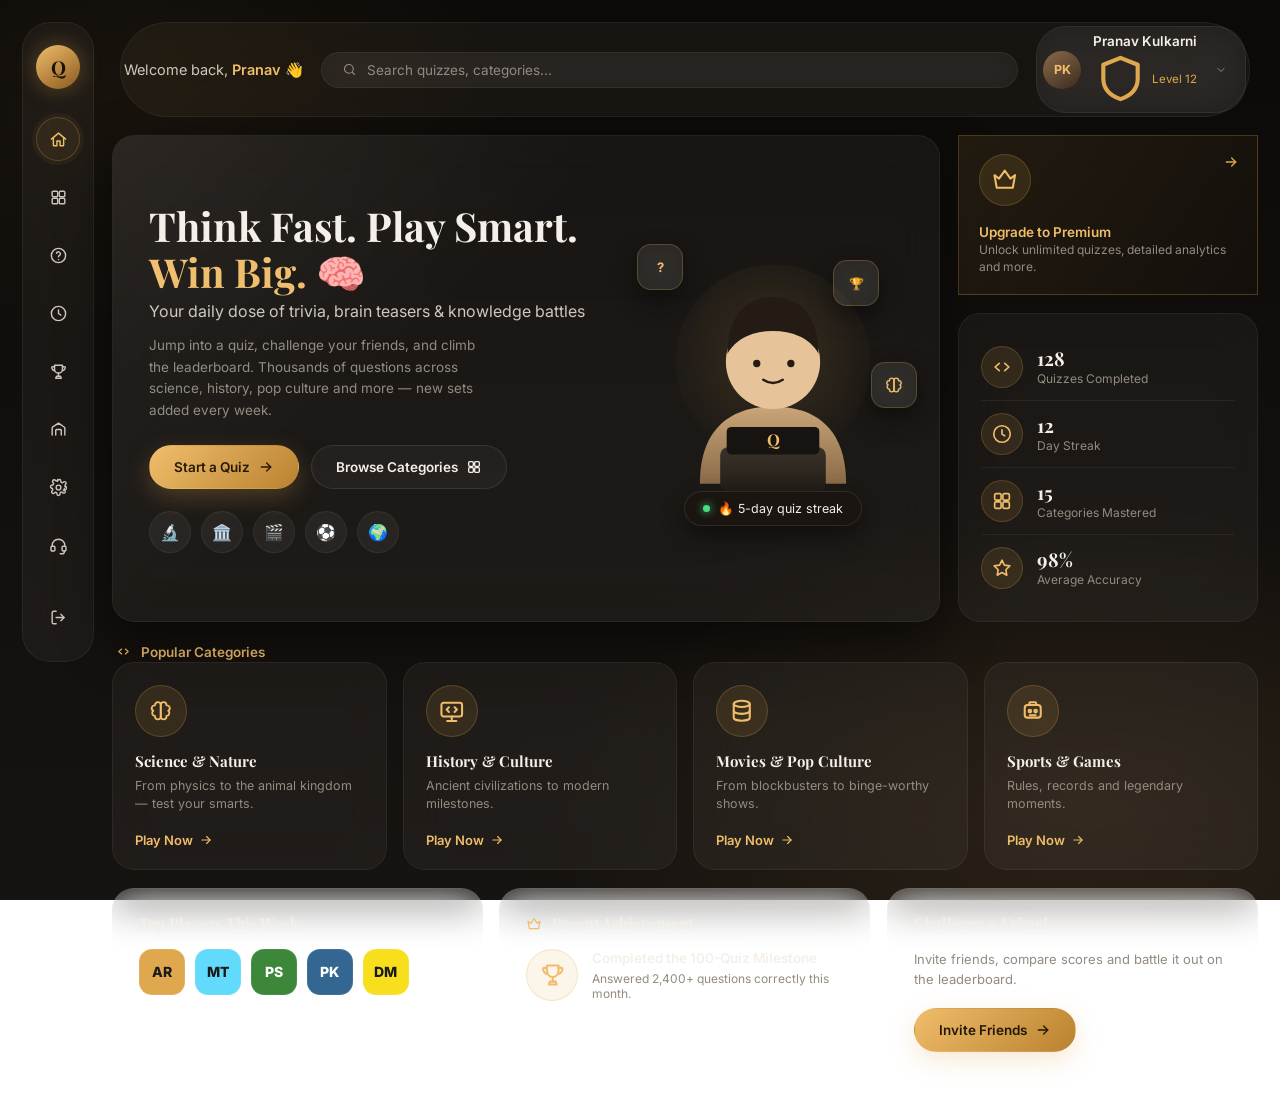
==== commit ced4d9af: "feat : feature updtaed" ====
--- a/index.html
+++ b/index.html
@@ -31,6 +31,11 @@
     </a>
 
     <a href="#" class="sb-icon">
+      <svg viewBox="0 0 24 24" fill="none" stroke="currentColor" stroke-width="1.8" stroke-linecap="round" stroke-linejoin="round"><circle cx="12" cy="12" r="9"/><path d="M9.5 9.2a2.5 2.5 0 0 1 4.9.8c0 1.7-2.4 2-2.4 3.6"/><path d="M12 17.2v.1"/></svg>
+      <span class="sb-tooltip">Help</span>
+    </a>
+
+    <a href="history.html" class="sb-icon">
       <svg viewBox="0 0 24 24" fill="none" stroke="currentColor" stroke-width="1.8" stroke-linecap="round" stroke-linejoin="round"><circle cx="12" cy="12" r="9"/><path d="M12 7.5V12l3 2"/></svg>
       <span class="sb-tooltip">History</span>
     </a>
@@ -55,11 +60,6 @@
       <span class="sb-tooltip">Support</span>
     </a>
 
-    <a href="#" class="sb-icon">
-      <svg viewBox="0 0 24 24" fill="none" stroke="currentColor" stroke-width="1.8" stroke-linecap="round" stroke-linejoin="round"><circle cx="12" cy="12" r="9"/><path d="M9.5 9.2a2.5 2.5 0 0 1 4.9.8c0 1.7-2.4 2-2.4 3.6"/><path d="M12 17.2v.1"/></svg>
-      <span class="sb-tooltip">Help</span>
-    </a>
-
     <div class="sb-spacer"></div>
 
     <a href="login.html" class="sb-icon">
@@ -76,7 +76,7 @@
 
       <label class="search">
         <svg viewBox="0 0 24 24" fill="none" stroke="currentColor" stroke-width="1.8" stroke-linecap="round" stroke-linejoin="round"><circle cx="11" cy="11" r="7"/><path d="m20 20-3.2-3.2"/></svg>
-        <input type="text" placeholder="Search anything...">
+        <input type="text" placeholder="Search quizzes, categories...">
       </label>
 
       <div class="profile-wrap">
@@ -105,46 +105,36 @@
 
       <div class="hero-card panel">
         <div class="hero-text">
-          <h1 class="hero-title">Hi, I'm <span class="accent">Pranav</span> 👋</h1>
-          <p class="hero-role">AI Engineer &amp; Full Stack Developer</p>
-          <p class="hero-desc">I build intelligent, scalable, and user-centric digital solutions that solve real-world problems and create meaningful impact.</p>
+          <h1 class="hero-title">Think Fast. Play Smart. <span class="accent">Win Big.</span> 🧠</h1>
+          <p class="hero-role">Your daily dose of trivia, brain teasers &amp; knowledge battles</p>
+          <p class="hero-desc">Jump into a quiz, challenge your friends, and climb the leaderboard. Thousands of questions across science, history, pop culture and more — new sets added every week.</p>
 
           <div class="hero-actions">
-            <a href="#work" class="btn btn-primary">
-              Explore My Work
+            <a href="quiz.html?subject=geography" class="btn btn-primary">
+              Start a Quiz
               <svg viewBox="0 0 24 24" fill="none" stroke="currentColor" stroke-width="2" stroke-linecap="round" stroke-linejoin="round"><path d="M5 12h14"/><path d="m13 6 6 6-6 6"/></svg>
             </a>
-            <a href="#" class="btn btn-secondary">
-              Download CV
-              <svg viewBox="0 0 24 24" fill="none" stroke="currentColor" stroke-width="2" stroke-linecap="round" stroke-linejoin="round"><path d="M12 4v11"/><path d="m7.5 11.5 4.5 4.5 4.5-4.5"/><path d="M5 19.5h14"/></svg>
+            <a href="categories.html" class="btn btn-secondary">
+              Browse Categories
+              <svg viewBox="0 0 24 24" fill="none" stroke="currentColor" stroke-width="2" stroke-linecap="round" stroke-linejoin="round"><rect x="4" y="4" width="7" height="7" rx="1.5"/><rect x="13" y="4" width="7" height="7" rx="1.5"/><rect x="4" y="13" width="7" height="7" rx="1.5"/><rect x="13" y="13" width="7" height="7" rx="1.5"/></svg>
             </a>
           </div>
 
           <div class="social-row">
-            <a href="#" class="icon-circle icon-circle-sm" aria-label="GitHub">
-              <svg width="24" height="24" viewBox="0 0 24 24" fill="currentColor"><path d="M12 2C6.48 2 2 6.58 2 12.2c0 4.5 2.87 8.32 6.84 9.67.5.1.68-.22.68-.49 0-.24-.01-1.04-.01-1.89-2.78.62-3.37-1.22-3.37-1.22-.46-1.18-1.11-1.5-1.11-1.5-.91-.63.07-.62.07-.62 1 .07 1.53 1.05 1.53 1.05.89 1.56 2.34 1.11 2.91.85.09-.66.35-1.11.63-1.37-2.22-.26-4.56-1.14-4.56-5.05 0-1.12.39-2.03 1.03-2.75-.1-.26-.45-1.3.1-2.71 0 0 .84-.28 2.75 1.05a9.36 9.36 0 0 1 5 0c1.91-1.33 2.75-1.05 2.75-1.05.55 1.41.2 2.45.1 2.71.64.72 1.03 1.63 1.03 2.75 0 3.92-2.34 4.79-4.57 5.04.36.32.68.94.68 1.9 0 1.37-.01 2.47-.01 2.81 0 .27.18.6.69.49A10.03 10.03 0 0 0 22 12.2C22 6.58 17.52 2 12 2Z"/></svg>
-            </a>
-            <a href="#" class="icon-circle icon-circle-sm" aria-label="LinkedIn">
-              <svg width="24" height="24" viewBox="0 0 24 24" fill="currentColor"><path d="M6.94 8.5H3.56V20h3.38V8.5ZM5.25 3.5a1.96 1.96 0 1 0 0 3.92 1.96 1.96 0 0 0 0-3.92ZM20.44 20h-3.37v-5.9c0-1.4-.03-3.2-1.95-3.2-1.96 0-2.26 1.53-2.26 3.1V20H9.5V8.5h3.24v1.57h.05c.45-.85 1.55-1.75 3.2-1.75 3.42 0 4.45 2.25 4.45 5.18V20Z"/></svg>
-            </a>
-            <a href="#" class="icon-circle icon-circle-sm" aria-label="Facebook">
-              <svg width="24" height="24" viewBox="0 0 24 24" fill="currentColor"><path d="M22 12.06C22 6.5 17.52 2 12 2S2 6.5 2 12.06c0 5 3.66 9.16 8.44 9.94v-7.03H7.9v-2.9h2.54V9.85c0-2.5 1.49-3.89 3.77-3.89 1.09 0 2.24.2 2.24.2v2.46h-1.26c-1.24 0-1.63.77-1.63 1.56v1.88h2.78l-.44 2.9h-2.34V22c4.78-.78 8.44-4.93 8.44-9.94Z"/></svg>
-            </a>
-            <a href="#" class="icon-circle icon-circle-sm" aria-label="Twitter">
-              <svg width="24" height="24" viewBox="0 0 24 24" fill="currentColor"><path d="M22 5.9c-.68.3-1.4.5-2.16.6a3.8 3.8 0 0 0 1.66-2.1c-.73.43-1.53.75-2.39.92a3.75 3.75 0 0 0-6.48 3.42A10.66 10.66 0 0 1 3.15 4.6a3.75 3.75 0 0 0 1.16 5c-.6-.02-1.17-.19-1.67-.46v.05a3.76 3.76 0 0 0 3 3.68c-.55.15-1.14.17-1.71.06a3.76 3.76 0 0 0 3.5 2.61A7.53 7.53 0 0 1 2 17.05a10.63 10.63 0 0 0 5.76 1.69c6.91 0 10.7-5.73 10.7-10.7l-.01-.49A7.6 7.6 0 0 0 22 5.9Z"/></svg>
-            </a>
-            <a href="#" class="icon-circle icon-circle-sm" aria-label="Email">
-              <svg width="24" height="24" viewBox="0 0 24 24" fill="none" stroke="currentColor" stroke-width="1.8" stroke-linecap="round" stroke-linejoin="round"><rect x="3" y="5" width="18" height="14" rx="2.5"/><path d="m4 7 8 6 8-6"/></svg>
-            </a>
+            <a href="quiz.html?subject=science" class="icon-circle icon-circle-sm quick-pill" aria-label="Science category">🔬</a>
+            <a href="quiz.html?subject=history" class="icon-circle icon-circle-sm quick-pill" aria-label="History category">🏛️</a>
+            <a href="quiz.html?subject=entertainment" class="icon-circle icon-circle-sm quick-pill" aria-label="Movies category">🎬</a>
+            <a href="quiz.html?subject=sports" class="icon-circle icon-circle-sm quick-pill" aria-label="Sports category">⚽</a>
+            <a href="quiz.html?subject=geography" class="icon-circle icon-circle-sm quick-pill" aria-label="Geography category">🌍</a>
           </div>
         </div>
 
         <div class="hero-visual">
-          <div class="chip chip-code" aria-hidden="true">&lt;/&gt;</div>
+          <div class="chip chip-code" aria-hidden="true">?</div>
           <div class="chip chip-brain" aria-hidden="true">
             <svg viewBox="0 0 24 24" fill="none" stroke="currentColor" stroke-width="1.6" stroke-linecap="round" stroke-linejoin="round"><path d="M9.5 4.5A2.5 2.5 0 0 0 7 7v.3A2.5 2.5 0 0 0 5.5 12 2.5 2.5 0 0 0 7 16.5V17a2.5 2.5 0 0 0 5 0V7a2.5 2.5 0 0 0-2.5-2.5Z"/><path d="M14.5 4.5A2.5 2.5 0 0 1 17 7v.3a2.5 2.5 0 0 1 1.5 4.7A2.5 2.5 0 0 1 17 16.5V17a2.5 2.5 0 0 1-5 0V7a2.5 2.5 0 0 1 2.5-2.5Z"/></svg>
           </div>
-          <div class="chip chip-ai" aria-hidden="true">AI</div>
+          <div class="chip chip-ai">🏆</div>
 
           <svg class="hero-illustration" viewBox="0 0 320 340" aria-hidden="true">
             <circle cx="160" cy="150" r="120" fill="url(#glow)"/>
@@ -176,7 +166,7 @@
 
           <div class="badge hero-badge">
             <span class="badge-dot"></span>
-            Available for new projects
+            🔥 5-day quiz streak
           </div>
         </div>
       </div>
@@ -198,29 +188,29 @@
         <div class="stat-list panel">
           <div class="stat-row">
             <div class="icon-circle icon-circle-sm">
-              <svg viewBox="0 0 24 24" fill="none" stroke="currentColor" stroke-width="1.8" stroke-linecap="round" stroke-linejoin="round"><rect x="3.5" y="7" width="17" height="12" rx="2"/><path d="M8 7V5.5A1.5 1.5 0 0 1 9.5 4h5A1.5 1.5 0 0 1 16 5.5V7"/></svg>
+              <svg viewBox="0 0 24 24" fill="none" stroke="currentColor" stroke-width="1.8" stroke-linecap="round" stroke-linejoin="round"><path d="m9 8-4.5 4L9 16"/><path d="m15 8 4.5 4L15 16"/></svg>
             </div>
             <div>
-              <div class="stat-row-num">25+</div>
-              <div class="stat-row-label">Projects Completed</div>
+              <div class="stat-row-num">128</div>
+              <div class="stat-row-label">Quizzes Completed</div>
             </div>
           </div>
           <div class="stat-row">
             <div class="icon-circle icon-circle-sm">
-              <svg viewBox="0 0 24 24" fill="none" stroke="currentColor" stroke-width="1.8" stroke-linecap="round" stroke-linejoin="round"><rect x="3.5" y="7" width="17" height="12" rx="2"/><path d="M8 7V5.5A1.5 1.5 0 0 1 9.5 4h5A1.5 1.5 0 0 1 16 5.5V7"/></svg>
+              <svg viewBox="0 0 24 24" fill="none" stroke="currentColor" stroke-width="1.8" stroke-linecap="round" stroke-linejoin="round"><circle cx="12" cy="12" r="9"/><path d="M12 7.5V12l3 2"/></svg>
             </div>
             <div>
-              <div class="stat-row-num">3+</div>
-              <div class="stat-row-label">Years Experience</div>
+              <div class="stat-row-num">12</div>
+              <div class="stat-row-label">Day Streak</div>
             </div>
           </div>
           <div class="stat-row">
             <div class="icon-circle icon-circle-sm">
-              <svg viewBox="0 0 24 24" fill="none" stroke="currentColor" stroke-width="1.8" stroke-linecap="round" stroke-linejoin="round"><path d="m9 8-4.5 4L9 16"/><path d="m15 8 4.5 4L15 16"/></svg>
+              <svg viewBox="0 0 24 24" fill="none" stroke="currentColor" stroke-width="1.8" stroke-linecap="round" stroke-linejoin="round"><rect x="4" y="4" width="7" height="7" rx="1.5"/><rect x="13" y="4" width="7" height="7" rx="1.5"/><rect x="4" y="13" width="7" height="7" rx="1.5"/><rect x="13" y="13" width="7" height="7" rx="1.5"/></svg>
             </div>
             <div>
-              <div class="stat-row-num">15+</div>
-              <div class="stat-row-label">Technologies</div>
+              <div class="stat-row-num">15</div>
+              <div class="stat-row-label">Categories Mastered</div>
             </div>
           </div>
           <div class="stat-row">
@@ -229,18 +219,18 @@
             </div>
             <div>
               <div class="stat-row-num">98%</div>
-              <div class="stat-row-label">Client Satisfaction</div>
+              <div class="stat-row-label">Average Accuracy</div>
             </div>
           </div>
         </div>
       </aside>
     </section>
 
-    <!-- ============ WHAT I DO BEST ============ -->
+    <!-- ============ POPULAR CATEGORIES ============ -->
     <section id="work">
       <div class="section-header">
         <svg viewBox="0 0 24 24" fill="none" stroke="currentColor" stroke-width="1.8" stroke-linecap="round" stroke-linejoin="round"><path d="m9 8-4.5 4L9 16"/><path d="m15 8 4.5 4L15 16"/></svg>
-        What I Do Best
+        Popular Categories
       </div>
 
       <div class="feature-grid">
@@ -248,9 +238,9 @@
           <div class="icon-circle icon-circle-md">
             <svg viewBox="0 0 24 24" fill="none" stroke="currentColor" stroke-width="1.6" stroke-linecap="round" stroke-linejoin="round"><path d="M9.5 4.5A2.5 2.5 0 0 0 7 7v.3A2.5 2.5 0 0 0 5.5 12 2.5 2.5 0 0 0 7 16.5V17a2.5 2.5 0 0 0 5 0V7a2.5 2.5 0 0 0-2.5-2.5Z"/><path d="M14.5 4.5A2.5 2.5 0 0 1 17 7v.3a2.5 2.5 0 0 1 1.5 4.7A2.5 2.5 0 0 1 17 16.5V17a2.5 2.5 0 0 1-5 0V7a2.5 2.5 0 0 1 2.5-2.5Z"/></svg>
           </div>
-          <h3 class="feature-title">AI &amp; Machine Learning</h3>
-          <p class="feature-desc">Building intelligent models and AI-powered solutions.</p>
-          <a href="#" class="feature-link">Explore
+          <h3 class="feature-title">Science &amp; Nature</h3>
+          <p class="feature-desc">From physics to the animal kingdom — test your smarts.</p>
+          <a href="quiz.html?subject=science" class="feature-link">Play Now
             <svg viewBox="0 0 24 24" fill="none" stroke="currentColor" stroke-width="2" stroke-linecap="round" stroke-linejoin="round"><path d="M5 12h14"/><path d="m13 6 6 6-6 6"/></svg>
           </a>
         </div>
@@ -259,9 +249,9 @@
           <div class="icon-circle icon-circle-md">
             <svg viewBox="0 0 24 24" fill="none" stroke="currentColor" stroke-width="1.8" stroke-linecap="round" stroke-linejoin="round"><rect x="3" y="5" width="18" height="12" rx="2"/><path d="M8 21h8"/><path d="M12 17v4"/><path d="m9.5 9-2 2 2 2"/><path d="m14.5 9 2 2-2 2"/></svg>
           </div>
-          <h3 class="feature-title">Full Stack Development</h3>
-          <p class="feature-desc">End-to-end web applications with modern technologies.</p>
-          <a href="#" class="feature-link">Explore
+          <h3 class="feature-title">History &amp; Culture</h3>
+          <p class="feature-desc">Ancient civilizations to modern milestones.</p>
+          <a href="quiz.html?subject=history" class="feature-link">Play Now
             <svg viewBox="0 0 24 24" fill="none" stroke="currentColor" stroke-width="2" stroke-linecap="round" stroke-linejoin="round"><path d="M5 12h14"/><path d="m13 6 6 6-6 6"/></svg>
           </a>
         </div>
@@ -270,9 +260,9 @@
           <div class="icon-circle icon-circle-md">
             <svg viewBox="0 0 24 24" fill="none" stroke="currentColor" stroke-width="1.8" stroke-linecap="round" stroke-linejoin="round"><ellipse cx="12" cy="6" rx="7" ry="2.7"/><path d="M5 6v6c0 1.5 3 2.7 7 2.7s7-1.2 7-2.7V6"/><path d="M5 12v6c0 1.5 3 2.7 7 2.7s7-1.2 7-2.7v-6"/></svg>
           </div>
-          <h3 class="feature-title">Data Engineering</h3>
-          <p class="feature-desc">Designing scalable data pipelines and architectures.</p>
-          <a href="#" class="feature-link">Explore
+          <h3 class="feature-title">Movies &amp; Pop Culture</h3>
+          <p class="feature-desc">From blockbusters to binge-worthy shows.</p>
+          <a href="quiz.html?subject=entertainment" class="feature-link">Play Now
             <svg viewBox="0 0 24 24" fill="none" stroke="currentColor" stroke-width="2" stroke-linecap="round" stroke-linejoin="round"><path d="M5 12h14"/><path d="m13 6 6 6-6 6"/></svg>
           </a>
         </div>
@@ -281,9 +271,9 @@
           <div class="icon-circle icon-circle-md">
             <svg viewBox="0 0 24 24" fill="none" stroke="currentColor" stroke-width="1.8" stroke-linecap="round" stroke-linejoin="round"><rect x="5" y="7" width="14" height="11" rx="2.5"/><path d="M9 7V5.5a1 1 0 0 1 1-1h4a1 1 0 0 1 1 1V7"/><circle cx="9.5" cy="12.3" r="1.1"/><circle cx="14.5" cy="12.3" r="1.1"/><path d="M9.5 16h5"/></svg>
           </div>
-          <h3 class="feature-title">Automation &amp; Bots</h3>
-          <p class="feature-desc">Automating workflows and building smart bots.</p>
-          <a href="#" class="feature-link">Explore
+          <h3 class="feature-title">Sports &amp; Games</h3>
+          <p class="feature-desc">Rules, records and legendary moments.</p>
+          <a href="quiz.html?subject=sports" class="feature-link">Play Now
             <svg viewBox="0 0 24 24" fill="none" stroke="currentColor" stroke-width="2" stroke-linecap="round" stroke-linejoin="round"><path d="M5 12h14"/><path d="m13 6 6 6-6 6"/></svg>
           </a>
         </div>
@@ -294,28 +284,22 @@
     <section class="bottom-grid">
 
       <div class="panel bottom-card">
-        <h3 class="bottom-card-title">Tech Stack</h3>
+        <h3 class="bottom-card-title">Top Players This Week</h3>
         <div class="tech-row">
-          <span class="tech-chip" title="React">
-            <svg width="26" height="26" viewBox="0 0 24 24"><g fill="none" stroke="#61dafb" stroke-width="1.5"><ellipse cx="12" cy="12" rx="10.5" ry="4.4"/><ellipse cx="12" cy="12" rx="10.5" ry="4.4" transform="rotate(60 12 12)"/><ellipse cx="12" cy="12" rx="10.5" ry="4.4" transform="rotate(120 12 12)"/></g><circle cx="12" cy="12" r="2" fill="#61dafb"/></svg>
-          </span>
-          <span class="tech-chip tech-chip-badge" style="background:#000;" title="Next.js">
-            <svg width="20" height="20" viewBox="0 0 24 24"><path d="M8.2 7.2v9.6M8.2 7.2l7.8 9.6M16 7.2v6.2" fill="none" stroke="#fff" stroke-width="1.7" stroke-linecap="round" stroke-linejoin="round"/></svg>
-          </span>
-          <span class="tech-chip tech-chip-badge" style="background:#f7df1e;" title="JavaScript">
-            <span class="tech-chip-text" style="color:#1a1a1a;">JS</span>
-          </span>
-          <span class="tech-chip" title="Python">
-            <svg width="24" height="24" viewBox="0 0 24 24"><path d="M12 2.2c-4 0-3.8 1.8-3.8 1.8v1.9h3.9v.6H6.6S4 6.2 4 10.3s2.3 4 2.3 4h1.4v-2s-.1-2.3 2.3-2.3h3.7s2.2 0 2.2-2.2V4.5s.3-2.3-4-2.3Zm-2.2 1.3a.7.7 0 1 1 0 1.5.7.7 0 0 1 0-1.5Z" fill="#3776ab"/><path d="M12 21.8c4 0 3.8-1.8 3.8-1.8v-1.9h-3.9v-.6h5.5s2.6.3 2.6-3.8-2.3-4-2.3-4h-1.4v2s.1 2.3-2.3 2.3H10s-2.2 0-2.2 2.2v3.1s-.3 2.3 4 2.3Zm2.2-1.3a.7.7 0 1 1 0-1.5.7.7 0 0 1 0 1.5Z" fill="#ffd43b"/></svg>
-          </span>
-          <span class="tech-chip tech-chip-badge" style="background:#3c873a;" title="Node.js">
-            <span class="tech-chip-text" style="color:#fff;">N</span>
-          </span>
-          <span class="tech-chip tech-chip-badge" style="background:#336791;" title="PostgreSQL">
-            <span class="tech-chip-text" style="color:#fff;">Pg</span>
-          </span>
-          <span class="tech-chip" title="Firebase">
-            <svg width="22" height="22" viewBox="0 0 24 24" fill="none" stroke="#ffa000" stroke-width="1.8" stroke-linecap="round" stroke-linejoin="round"><path d="M12 3c3 4-4 6-1 11 1.3 2.2 4 2.7 5 .5 1.5 3-1 6.5-5 6.5-4.5 0-7-3-7-6.5C4 10 8 6.5 12 3Z"/></svg>
+          <span class="tech-chip tech-chip-badge" style="background:#e0a84e;" title="Aisha R. — 2,410 pts">
+            <span class="tech-chip-text" style="color:#1a1a1a;">AR</span>
+          </span>
+          <span class="tech-chip tech-chip-badge" style="background:#61dafb;" title="Marco T. — 2,290 pts">
+            <span class="tech-chip-text" style="color:#1a1a1a;">MT</span>
+          </span>
+          <span class="tech-chip tech-chip-badge" style="background:#3c873a;" title="Priya S. — 2,180 pts">
+            <span class="tech-chip-text" style="color:#fff;">PS</span>
+          </span>
+          <span class="tech-chip tech-chip-badge" style="background:#336791;" title="You — 1,940 pts">
+            <span class="tech-chip-text" style="color:#fff;">PK</span>
+          </span>
+          <span class="tech-chip tech-chip-badge" style="background:#f7df1e;" title="Diego M. — 1,880 pts">
+            <span class="tech-chip-text" style="color:#1a1a1a;">DM</span>
           </span>
         </div>
       </div>
@@ -330,17 +314,17 @@
             <svg viewBox="0 0 24 24" fill="none" stroke="currentColor" stroke-width="1.8" stroke-linecap="round" stroke-linejoin="round"><path d="M7 4h10v5a5 5 0 0 1-10 0V4Z"/><path d="M7 6H4.5a1 1 0 0 0-1 1.3l.6 1.6A3 3 0 0 0 7 11"/><path d="M17 6h2.5a1 1 0 0 1 1 1.3l-.6 1.6A3 3 0 0 1 17 11"/><path d="M12 14v3"/><path d="M8.5 20.5h7l-1-2.5h-5l-1 2.5Z"/></svg>
           </div>
           <div>
-            <div class="achievement-title">Won 1st Place in AI Hackathon 2024</div>
-            <div class="achievement-sub">Built an AI solution that helps 10K+ users.</div>
+            <div class="achievement-title">Completed the 100-Quiz Milestone</div>
+            <div class="achievement-sub">Answered 2,400+ questions correctly this month.</div>
           </div>
         </div>
       </div>
 
       <div class="panel bottom-card">
-        <h3 class="bottom-card-title">Let's Connect</h3>
-        <p class="connect-desc">I'm always open to discussing new projects, creative ideas or opportunities.</p>
-        <a href="#" class="btn btn-primary">
-          Get In Touch
+        <h3 class="bottom-card-title">Challenge a Friend</h3>
+        <p class="connect-desc">Invite friends, compare scores and battle it out on the leaderboard.</p>
+        <a href="leaderboard.html" class="btn btn-primary">
+          Invite Friends
           <svg viewBox="0 0 24 24" fill="none" stroke="currentColor" stroke-width="2" stroke-linecap="round" stroke-linejoin="round"><path d="M5 12h14"/><path d="m13 6 6 6-6 6"/></svg>
         </a>
       </div>
@@ -349,7 +333,6 @@
 
   </main>
 
-  
   <script src="assets/js/home.js"></script>
 </body>
 </html>
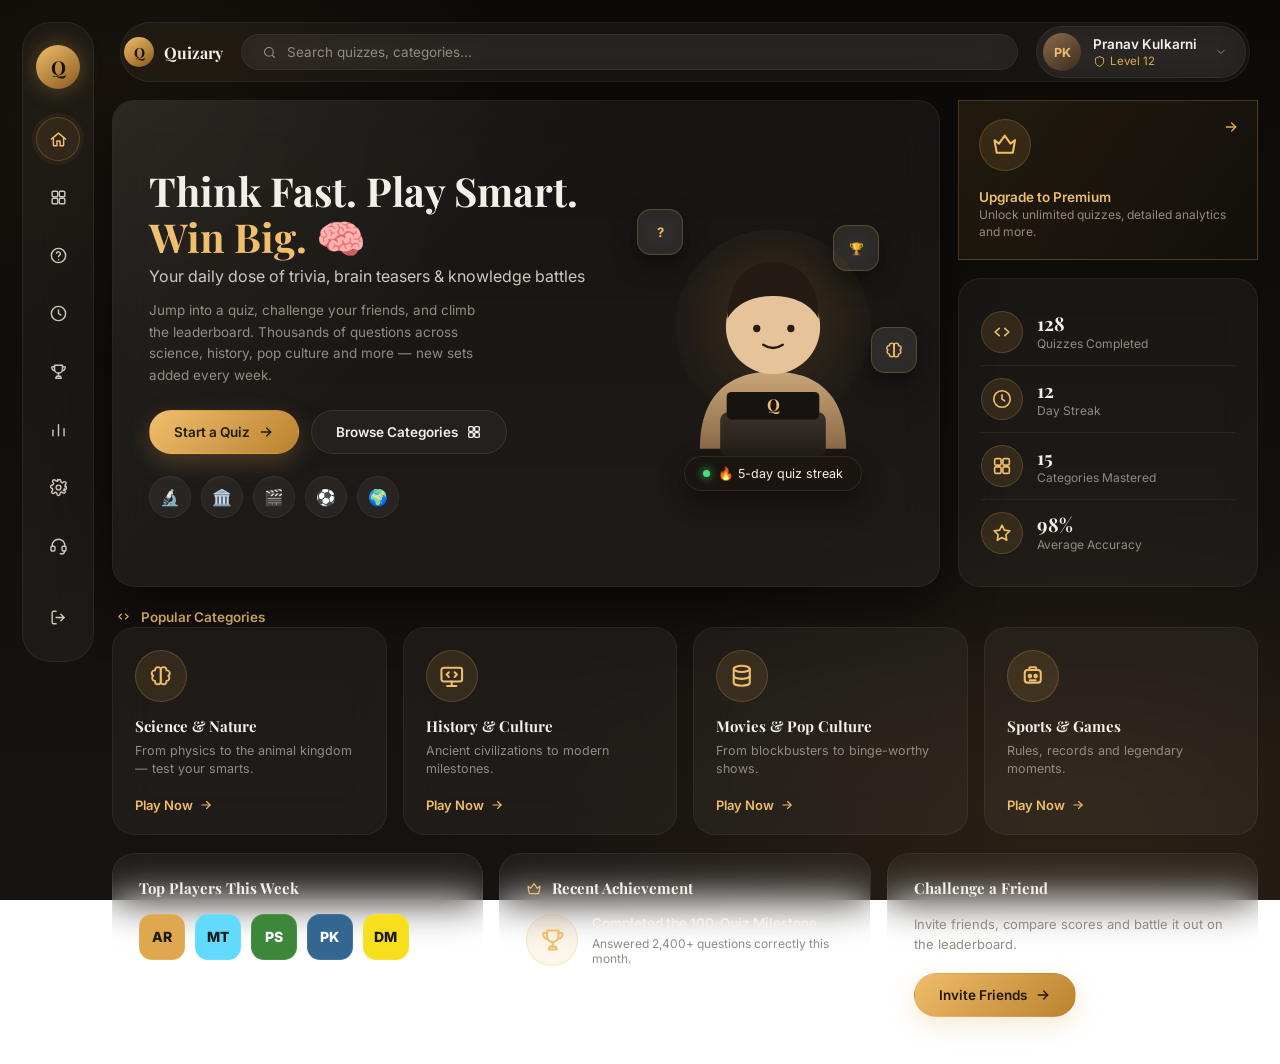
==== commit 45e87573: "Updated" ====
--- a/index.html
+++ b/index.html
@@ -30,9 +30,9 @@
       <span class="sb-tooltip">Categories</span>
     </a>
 
-    <a href="#" class="sb-icon">
+    <a href="quizinterface.html" class="sb-icon">
       <svg viewBox="0 0 24 24" fill="none" stroke="currentColor" stroke-width="1.8" stroke-linecap="round" stroke-linejoin="round"><circle cx="12" cy="12" r="9"/><path d="M9.5 9.2a2.5 2.5 0 0 1 4.9.8c0 1.7-2.4 2-2.4 3.6"/><path d="M12 17.2v.1"/></svg>
-      <span class="sb-tooltip">Help</span>
+      <span class="sb-tooltip">Quiz</span>
     </a>
 
     <a href="history.html" class="sb-icon">
@@ -40,22 +40,22 @@
       <span class="sb-tooltip">History</span>
     </a>
 
+    <a href="results.html" class="sb-icon">
+      <svg viewBox="0 0 24 24" fill="none" stroke="currentColor" stroke-width="1.8" stroke-linecap="round" stroke-linejoin="round"><path d="M7 4h10v5a5 5 0 0 1-10 0V4Z"/><path d="M7 6H4.5a1 1 0 0 0-1 1.3l.6 1.6A3 3 0 0 0 7 11"/><path d="M17 6h2.5a1 1 0 0 1 1 1.3l-.6 1.6A3 3 0 0 1 17 11"/><path d="M12 14v3"/><path d="M8.5 20.5h7l-1-2.5h-5l-1 2.5Z"/></svg>
+      <span class="sb-tooltip">Result</span>
+    </a>
+
     <a href="leaderboard.html" class="sb-icon">
-      <svg viewBox="0 0 24 24" fill="none" stroke="currentColor" stroke-width="1.8" stroke-linecap="round" stroke-linejoin="round"><path d="M7 4h10v5a5 5 0 0 1-10 0V4Z"/><path d="M7 6H4.5a1 1 0 0 0-1 1.3l.6 1.6A3 3 0 0 0 7 11"/><path d="M17 6h2.5a1 1 0 0 1 1 1.3l-.6 1.6A3 3 0 0 1 17 11"/><path d="M12 14v3"/><path d="M8.5 20.5h7l-1-2.5h-5l-1 2.5Z"/></svg>
+      <svg viewBox="0 0 24 24" fill="none" stroke="currentColor" stroke-width="1.8" stroke-linecap="round" stroke-linejoin="round"><path d="M5 20V13"/><path d="M12 20V6"/><path d="M19 20v-9"/></svg>
       <span class="sb-tooltip">Leaderboard</span>
     </a>
 
-    <a href="#" class="sb-icon">
-      <svg viewBox="0 0 24 24" fill="none" stroke="currentColor" stroke-width="1.8" stroke-linecap="round" stroke-linejoin="round"><path d="M4 19V10.5a2 2 0 0 1 .9-1.7L12 4l7.1 4.8a2 2 0 0 1 .9 1.7V19"/><path d="M8.5 19v-6a1 1 0 0 1 1-1h5a1 1 0 0 1 1 1v6"/></svg>
-      <span class="sb-tooltip">Stats</span>
-    </a>
-
-    <a href="#" class="sb-icon">
+    <a href="setting.html" class="sb-icon">
       <svg viewBox="0 0 24 24" fill="none" stroke="currentColor" stroke-width="1.8" stroke-linecap="round" stroke-linejoin="round"><circle cx="12" cy="12" r="3"/><path d="M19.4 13.5a1.7 1.7 0 0 0 .3 1.9l.1.1a2 2 0 1 1-2.8 2.8l-.1-.1a1.7 1.7 0 0 0-1.9-.3 1.7 1.7 0 0 0-1 1.6V20a2 2 0 1 1-4 0v-.2a1.7 1.7 0 0 0-1-1.5 1.7 1.7 0 0 0-1.9.3l-.1.1a2 2 0 1 1-2.8-2.8l.1-.1a1.7 1.7 0 0 0 .3-1.9 1.7 1.7 0 0 0-1.6-1H4a2 2 0 1 1 0-4h.2a1.7 1.7 0 0 0 1.5-1 1.7 1.7 0 0 0-.3-1.9l-.1-.1a2 2 0 1 1 2.8-2.8l.1.1a1.7 1.7 0 0 0 1.9.3H10a1.7 1.7 0 0 0 1-1.6V4a2 2 0 1 1 4 0v.2a1.7 1.7 0 0 0 1 1.6 1.7 1.7 0 0 0 1.9-.3l.1-.1a2 2 0 1 1 2.8 2.8l-.1.1a1.7 1.7 0 0 0-.3 1.9V10a1.7 1.7 0 0 0 1.6 1H20a2 2 0 1 1 0 4h-.2a1.7 1.7 0 0 0-1.6 1Z"/></svg>
       <span class="sb-tooltip">Settings</span>
     </a>
 
-    <a href="#" class="sb-icon">
+    <a href="support.html" class="sb-icon">
       <svg viewBox="0 0 24 24" fill="none" stroke="currentColor" stroke-width="1.8" stroke-linecap="round" stroke-linejoin="round"><path d="M4 13v-1a8 8 0 0 1 16 0v1"/><rect x="2.5" y="13" width="5" height="6" rx="1.5"/><rect x="16.5" y="13" width="5" height="6" rx="1.5"/><path d="M19.5 19v.5a3 3 0 0 1-3 3h-2.3"/></svg>
       <span class="sb-tooltip">Support</span>
     </a>
@@ -68,11 +68,19 @@
     </a>
   </nav>
 
+    <div class="sidebar-overlay" id="sidebarOverlay"></div>
+
   <!-- ================= MAIN ================= -->
   <main class="main-col">
 
     <header class="top-bar panel">
-      <div class="welcome">Welcome back, <b>Pranav</b> 👋</div>
+      <button class="menu-toggle" id="menuToggle" aria-label="Open menu" aria-expanded="false">
+        <svg viewBox="0 0 24 24" fill="none" stroke="currentColor" stroke-width="2" stroke-linecap="round" stroke-linejoin="round"><path d="M4 6h16M4 12h16M4 18h16"/></svg>
+      </button>
+      <div class="brand">
+        <span class="brand-mark">Q</span>
+        <span class="brand-word">Quizary</span>
+      </div>
 
       <label class="search">
         <svg viewBox="0 0 24 24" fill="none" stroke="currentColor" stroke-width="1.8" stroke-linecap="round" stroke-linejoin="round"><circle cx="11" cy="11" r="7"/><path d="m20 20-3.2-3.2"/></svg>
@@ -334,5 +342,8 @@
   </main>
 
   <script src="assets/js/home.js"></script>
+  <script src="assets/js/nav.js"></script>
+  <script src="assets/js/topbar.js"></script>
+
 </body>
 </html>
--- a/assets/css/sidebar.css
+++ b/assets/css/sidebar.css
@@ -20,6 +20,7 @@
   height:fit-content;
   position:sticky;
   top:22px;
+  z-index:30;
 }
 
 .sb-logo{
@@ -92,7 +93,7 @@
   opacity:0;
   pointer-events:none;
   transition:opacity .15s ease, transform .15s ease;
-  z-index:20;
+  z-index:50;
 }
 
 .sb-icon:hover .sb-tooltip{
@@ -101,20 +102,43 @@
 }
 
 /* ---- Responsive: horizontal rail on mobile ---- */
+/* ---- Overlay backdrop behind the mobile drawer ---- */
+.sidebar-overlay{
+  display:none;
+  position:fixed;
+  inset:0;
+  background:rgba(0,0,0,0.5);
+  z-index:90;
+}
+
+/* ---- Responsive: same icon-only rail as desktop, off-canvas on mobile ---- */
 @media (max-width: 640px){
   .sidebar{
-    width:100%;
-    flex-direction:row;
-    border-radius:20px;
-    padding:10px;
-    overflow-x:auto;
-    position:static;
-    justify-content:flex-start;
+    position:fixed;
+    top:0;
+    left:0;
+    height:100vh;
+    width:auto;
+    flex-direction:column;
+    align-items:center;
+    border-radius:0 24px 24px 0;
+    padding:22px 14px;
+    gap:14px;
+    overflow-y:auto;
+    transform:translateX(-100%);
+    transition:transform .25s ease;
+    z-index:100;
   }
+
+  .sidebar.sidebar--open{
+    transform:translateX(0);
+  }
+
   .sb-spacer{
-    display:none;
+    flex:1;
   }
-  .sb-tooltip{
-    display:none; /* tooltips don't make sense on touch/horizontal rail */
+
+  .sidebar-overlay.sidebar-overlay--visible{
+    display:block;
   }
 }
--- a/assets/css/topbar.css
+++ b/assets/css/topbar.css
@@ -121,6 +121,12 @@
   align-items:center;
   gap:4px;
   margin-top:2px;
+}
+
+.profile-level svg{
+  width:13px;
+  height:13px;
+  flex-shrink:0;
 }
 
 .chev{
@@ -179,11 +185,137 @@
   .top-bar{
     flex-wrap:wrap;
   }
-  .welcome{
-    width:100%;
-  }
-  .search{
+ 
+    .search{
     order:3;
     width:100%;
   }
+
+    .brand-word{
+    display:none;
+  }
+
+  .top-bar{
+    gap:8px;
+    padding:6px 8px;
+    justify-content:space-between;
+  }
+
+  .brand{
+    gap:6px;
+  }
+
+  /* ---- Search collapses to an icon button, expands on click ---- */
+   .search{
+    flex:none;
+    width:38px;
+    height:38px;
+    min-width:0;
+    padding:0;
+    justify-content:center;
+    border-radius:50%;
+    order:0;
+    overflow:hidden;
+    margin-left:auto;
+    transition:width .2s ease, border-radius .2s ease;
+  }
+
+  .search input{
+    display:none;
+    width:0;
+  }
+
+  .search.search--open{
+    width:100%;
+    border-radius:var(--radius-pill);
+    justify-content:flex-start;
+    padding:9px 16px;
+    order:10;
+    flex-basis:100%;
+  }
+
+  .search.search--open input{
+    display:block;
+    width:100%;
+  }
+
+  /* ---- Profile: avatar + Level badge only, name hidden ---- */
+  .profile{
+    padding:4px 10px 4px 4px;
+    gap:8px;
+  }
+
+  .profile-name{
+    display:none;
+  }
+
+  .profile-level{
+    margin-top:0;
+  }
+
+  .chev{
+    display:none;
+  }
+}
+/* ---- Brand (site name, replaces per-page "Welcome back" message) ---- */
+.brand{
+  display:flex;
+  align-items:center;
+  gap:10px;
+  white-space:nowrap;
+}
+
+.brand-mark{
+  width:30px;
+  height:30px;
+  border-radius:50%;
+  background:linear-gradient(145deg, var(--gold-bright), #8a5a1f);
+  display:flex;
+  align-items:center;
+  justify-content:center;
+  font-family:var(--font-display);
+  font-weight:700;
+  font-size:14px;
+  color:#1a1207;
+  flex-shrink:0;
+}
+
+.brand-word{
+  font-family:var(--font-display);
+  font-weight:700;
+  font-size:16px;
+  color:var(--text-0);
+}
+
+/* ---- Mobile menu toggle (hamburger) ---- */
+.menu-toggle{
+  display:none;
+  width:38px;
+  height:38px;
+  flex-shrink:0;
+  border-radius:50%;
+  border:1px solid var(--border-soft);
+  background:var(--panel);
+  color:var(--text-0);
+  align-items:center;
+  justify-content:center;
+  cursor:pointer;
+  backdrop-filter:blur(var(--panel-blur-soft));
+  -webkit-backdrop-filter:blur(var(--panel-blur-soft));
+}
+
+.menu-toggle svg{
+  width:18px;
+  height:18px;
+}
+
+.menu-toggle:hover{
+  border-color:var(--gold-tint-25);
+  color:var(--gold-bright);
+}
+
+@media (max-width: 640px){
+  .menu-toggle{
+    display:flex;
+  }
 }
--- a/assets/css/home.css
+++ b/assets/css/home.css
@@ -398,4 +398,126 @@
   .hero-title{
     font-size:32px;
   }
+}
+
+/* ================= RESPONSIVE — ADD-ON (640 / 480) ================= */
+
+/* Sidebar + topbar switch to mobile layout at 640px (see sidebar.css /
+   topbar.css) — body needs to stack too, or main-col gets squeezed
+   beside the now-horizontal sidebar rail. */
+@media (max-width: 640px){
+  body{
+    flex-direction:column;
+  }
+
+  .main-col{
+    gap:14px;
+  }
+
+  .hero-row{
+    gap:14px;
+  }
+
+  .hero-card{
+    padding:24px 18px;
+  }
+
+  .hero-title{
+    font-size:26px;
+  }
+
+  .hero-role{
+    font-size:14px;
+  }
+
+  .hero-desc{
+    font-size:13px;
+    margin-bottom:18px;
+  }
+
+  .hero-actions{
+    width:100%;
+  }
+
+  .hero-actions .btn{
+    flex:1;
+    justify-content:center;
+  }
+
+  .hero-visual{
+    width:150px;
+  }
+
+  .hero-illustration{
+    width:100%;
+    height:auto;
+  }
+
+  .chip{
+    transform:scale(0.85);
+  }
+
+  .premium-card{
+    padding:16px;
+  }
+
+  .premium-title{
+    font-size:13.5px;
+  }
+
+  .premium-sub{
+    font-size:12px;
+  }
+
+  .stat-list{
+    padding:16px;
+  }
+
+  .stat-row-num{
+    font-size:15px;
+  }
+
+  .feature-grid{
+    grid-template-columns:1fr 1fr;
+  }
+
+  .bottom-grid{
+    grid-template-columns:1fr;
+  }
+
+  .section-header{
+    font-size:15px;
+  }
+}
+
+/* Small phones */
+@media (max-width: 480px){
+  .hero-visual{
+    display:none; /* illustration takes too much vertical space on small phones */
+  }
+
+  .hero-actions{
+    flex-direction:column;
+  }
+
+  .social-row{
+    flex-wrap:wrap;
+  }
+
+  .hero-side{
+    flex-direction:column;
+  }
+
+  .feature-grid{
+    grid-template-columns:1fr;
+  }
+
+  .profile-name,
+  .profile-level{
+    display:none; /* keep just the avatar + chevron in the topbar on very small screens */
+  }
+
+  .profile{
+    padding:6px;
+  }
 }
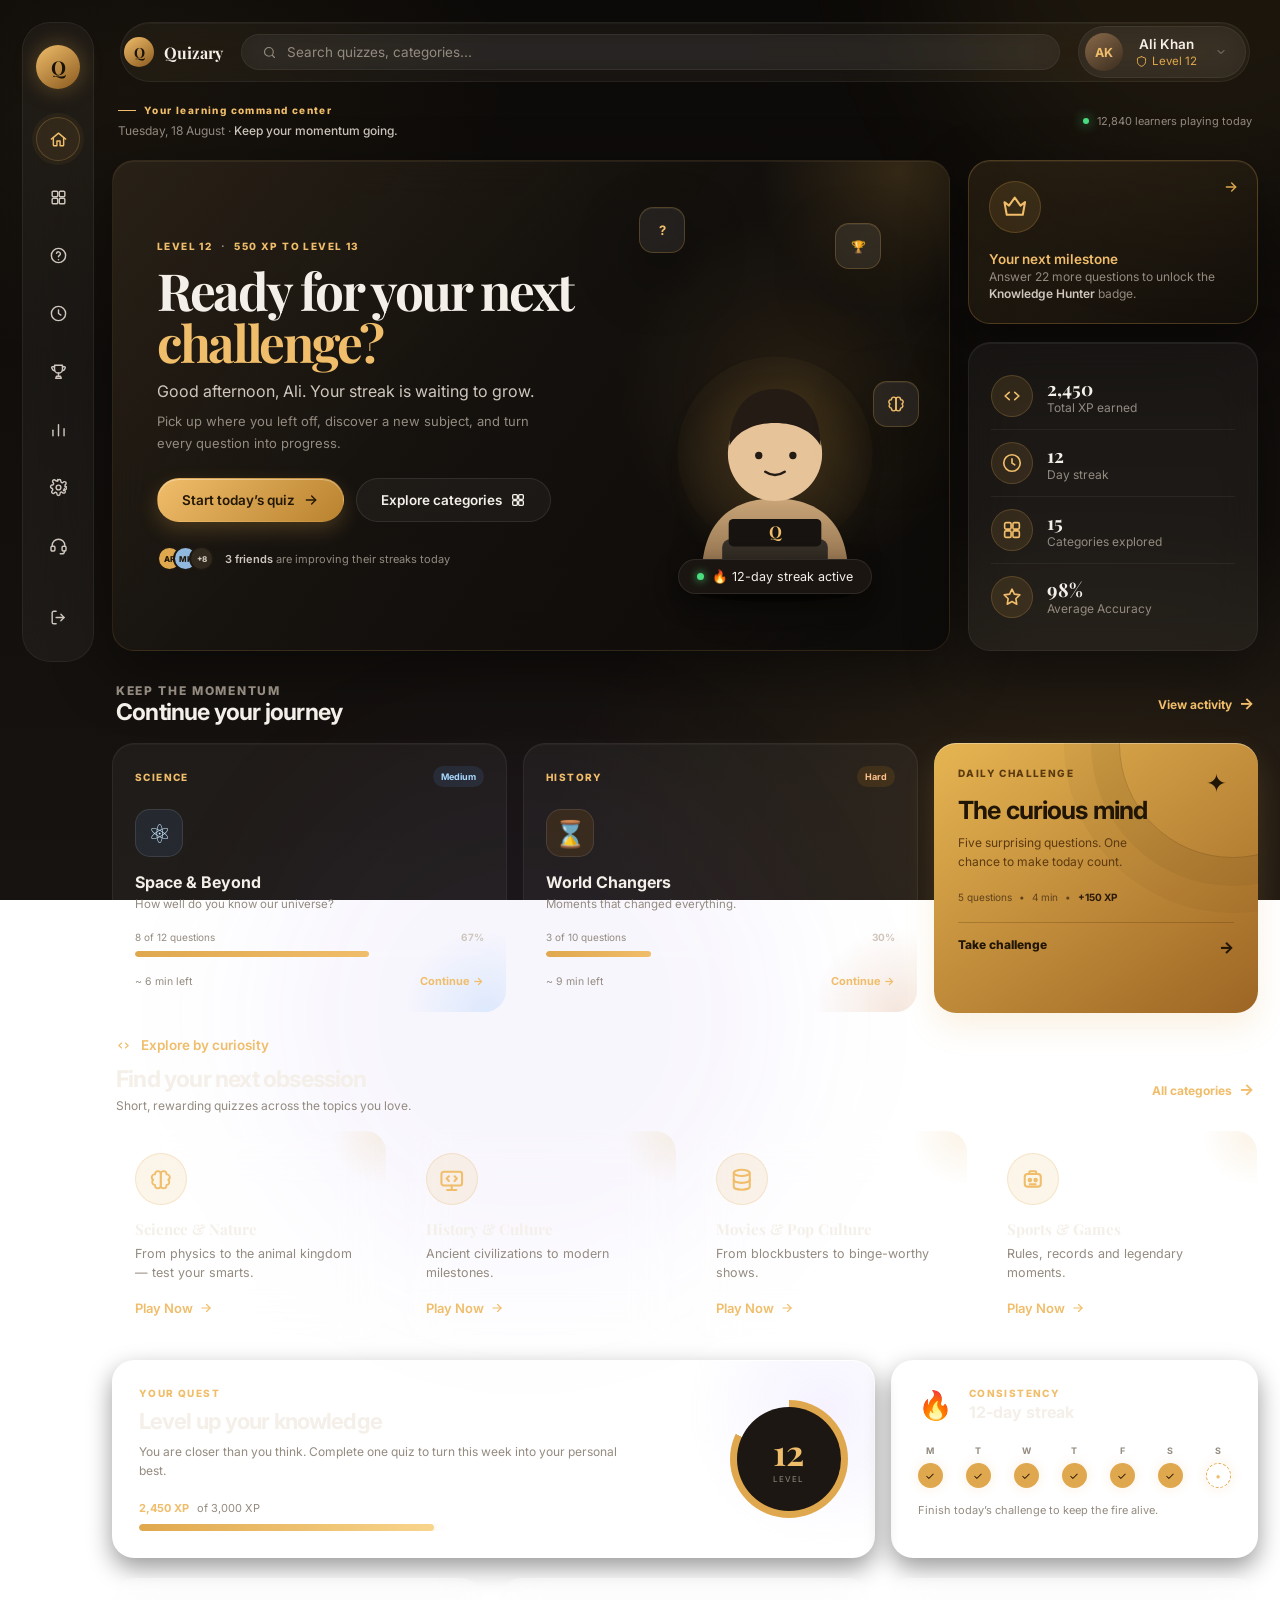
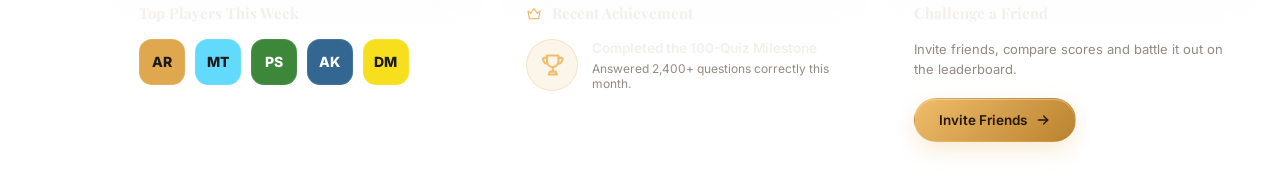
==== commit 7cd6ea98: "Updation done" ====
--- a/index.html
+++ b/index.html
@@ -89,9 +89,9 @@
 
       <div class="profile-wrap">
         <button class="profile" aria-expanded="false" aria-haspopup="true">
-          <div class="avatar avatar-fallback">PK</div>
+          <div class="avatar avatar-fallback">AK</div>
           <div>
-            <div class="profile-name">Pranav Kulkarni</div>
+            <div class="profile-name">Ali Khan</div>
             <div class="profile-level">
               <svg viewBox="0 0 24 24" fill="none" stroke="currentColor" stroke-width="1.8" stroke-linecap="round" stroke-linejoin="round"><path d="M12 3 4.5 6v6c0 4.5 3 7.5 7.5 9 4.5-1.5 7.5-4.5 7.5-9V6L12 3Z"/></svg>
               Level 12
@@ -108,32 +108,41 @@
       </div>
     </header>
 
+    <section class="dashboard-welcome" aria-label="Dashboard overview">
+      <div>
+        <p class="eyebrow"><span></span> Your learning command center</p>
+        <p class="welcome-copy">Tuesday, 18 August · <strong>Keep your momentum going.</strong></p>
+      </div>
+      <div class="welcome-meta">
+        <span class="online-dot"></span>
+        <span>12,840 learners playing today</span>
+      </div>
+    </section>
+
     <!-- ============ HERO ============ -->
     <section class="hero-row">
 
       <div class="hero-card panel">
         <div class="hero-text">
-          <h1 class="hero-title">Think Fast. Play Smart. <span class="accent">Win Big.</span> 🧠</h1>
-          <p class="hero-role">Your daily dose of trivia, brain teasers &amp; knowledge battles</p>
-          <p class="hero-desc">Jump into a quiz, challenge your friends, and climb the leaderboard. Thousands of questions across science, history, pop culture and more — new sets added every week.</p>
+          <p class="hero-kicker">LEVEL 12 <span>·</span> 550 XP TO LEVEL 13</p>
+          <h1 class="hero-title">Ready for your next <span class="accent">challenge?</span></h1>
+          <p class="hero-role">Good afternoon, Ali. Your streak is waiting to grow.</p>
+          <p class="hero-desc">Pick up where you left off, discover a new subject, and turn every question into progress.</p>
 
           <div class="hero-actions">
             <a href="quiz.html?subject=geography" class="btn btn-primary">
-              Start a Quiz
+              Start today’s quiz
               <svg viewBox="0 0 24 24" fill="none" stroke="currentColor" stroke-width="2" stroke-linecap="round" stroke-linejoin="round"><path d="M5 12h14"/><path d="m13 6 6 6-6 6"/></svg>
             </a>
             <a href="categories.html" class="btn btn-secondary">
-              Browse Categories
+              Explore categories
               <svg viewBox="0 0 24 24" fill="none" stroke="currentColor" stroke-width="2" stroke-linecap="round" stroke-linejoin="round"><rect x="4" y="4" width="7" height="7" rx="1.5"/><rect x="13" y="4" width="7" height="7" rx="1.5"/><rect x="4" y="13" width="7" height="7" rx="1.5"/><rect x="13" y="13" width="7" height="7" rx="1.5"/></svg>
             </a>
           </div>
 
-          <div class="social-row">
-            <a href="quiz.html?subject=science" class="icon-circle icon-circle-sm quick-pill" aria-label="Science category">🔬</a>
-            <a href="quiz.html?subject=history" class="icon-circle icon-circle-sm quick-pill" aria-label="History category">🏛️</a>
-            <a href="quiz.html?subject=entertainment" class="icon-circle icon-circle-sm quick-pill" aria-label="Movies category">🎬</a>
-            <a href="quiz.html?subject=sports" class="icon-circle icon-circle-sm quick-pill" aria-label="Sports category">⚽</a>
-            <a href="quiz.html?subject=geography" class="icon-circle icon-circle-sm quick-pill" aria-label="Geography category">🌍</a>
+          <div class="hero-proof" aria-label="Learning progress">
+            <div class="hero-proof-avatars"><span>AR</span><span>MK</span><span>+8</span></div>
+            <p><strong>3 friends</strong> are improving their streaks today</p>
           </div>
         </div>
 
@@ -174,7 +183,7 @@
 
           <div class="badge hero-badge">
             <span class="badge-dot"></span>
-            🔥 5-day quiz streak
+            🔥 12-day streak active
           </div>
         </div>
       </div>
@@ -185,8 +194,8 @@
             <svg viewBox="0 0 24 24" fill="none" stroke="currentColor" stroke-width="1.8" stroke-linecap="round" stroke-linejoin="round"><path d="m3 8 4 3 5-7 5 7 4-3-2 11H5L3 8Z"/></svg>
           </div>
           <div>
-            <div class="premium-title">Upgrade to Premium</div>
-            <div class="premium-sub">Unlock unlimited quizzes, detailed analytics and more.</div>
+            <div class="premium-title">Your next milestone</div>
+            <div class="premium-sub">Answer 22 more questions to unlock the <strong>Knowledge Hunter</strong> badge.</div>
           </div>
           <a href="#" class="premium-arrow" aria-label="Upgrade">
             <svg viewBox="0 0 24 24" fill="none" stroke="currentColor" stroke-width="2" stroke-linecap="round" stroke-linejoin="round"><path d="M5 12h14"/><path d="m13 6 6 6-6 6"/></svg>
@@ -199,8 +208,8 @@
               <svg viewBox="0 0 24 24" fill="none" stroke="currentColor" stroke-width="1.8" stroke-linecap="round" stroke-linejoin="round"><path d="m9 8-4.5 4L9 16"/><path d="m15 8 4.5 4L15 16"/></svg>
             </div>
             <div>
-              <div class="stat-row-num">128</div>
-              <div class="stat-row-label">Quizzes Completed</div>
+              <div class="stat-row-num">2,450</div>
+              <div class="stat-row-label">Total XP earned</div>
             </div>
           </div>
           <div class="stat-row">
@@ -209,7 +218,7 @@
             </div>
             <div>
               <div class="stat-row-num">12</div>
-              <div class="stat-row-label">Day Streak</div>
+              <div class="stat-row-label">Day streak</div>
             </div>
           </div>
           <div class="stat-row">
@@ -218,7 +227,7 @@
             </div>
             <div>
               <div class="stat-row-num">15</div>
-              <div class="stat-row-label">Categories Mastered</div>
+              <div class="stat-row-label">Categories explored</div>
             </div>
           </div>
           <div class="stat-row">
@@ -232,13 +241,59 @@
           </div>
         </div>
       </aside>
+    </section>
+
+    <section class="journey-section" aria-labelledby="journeyTitle">
+      <div class="section-heading-row">
+        <div>
+          <p class="eyebrow">KEEP THE MOMENTUM</p>
+          <h2 id="journeyTitle">Continue your journey</h2>
+        </div>
+        <a class="text-action" href="history.html">View activity <span>→</span></a>
+      </div>
+
+      <div class="journey-grid">
+        <article class="journey-card panel journey-card--science">
+          <div class="journey-card-top"><span class="category-tag">SCIENCE</span><span class="difficulty difficulty--medium">Medium</span></div>
+          <div class="journey-icon">⚛</div>
+          <h3>Space &amp; Beyond</h3>
+          <p>How well do you know our universe?</p>
+          <div class="journey-progress-label"><span>8 of 12 questions</span><strong>67%</strong></div>
+          <div class="progress-track"><div class="progress-fill" style="width:67%"></div></div>
+          <div class="journey-card-footer"><span>~ 6 min left</span><a href="quiz.html?subject=science">Continue <span>→</span></a></div>
+        </article>
+
+        <article class="journey-card panel journey-card--history">
+          <div class="journey-card-top"><span class="category-tag">HISTORY</span><span class="difficulty difficulty--hard">Hard</span></div>
+          <div class="journey-icon">⌛</div>
+          <h3>World Changers</h3>
+          <p>Moments that changed everything.</p>
+          <div class="journey-progress-label"><span>3 of 10 questions</span><strong>30%</strong></div>
+          <div class="progress-track"><div class="progress-fill" style="width:30%"></div></div>
+          <div class="journey-card-footer"><span>~ 9 min left</span><a href="quiz.html?subject=history">Continue <span>→</span></a></div>
+        </article>
+
+        <aside class="daily-challenge" aria-labelledby="dailyTitle">
+          <div class="daily-sparkle">✦</div>
+          <p class="daily-label">DAILY CHALLENGE</p>
+          <h2 id="dailyTitle">The curious mind</h2>
+          <p>Five surprising questions. One chance to make today count.</p>
+          <div class="daily-details"><span>5 questions</span><span>•</span><span>4 min</span><span>•</span><strong>+150 XP</strong></div>
+          <a href="quiz.html?subject=geography" class="daily-button">Take challenge <span>→</span></a>
+        </aside>
+      </div>
     </section>
 
     <!-- ============ POPULAR CATEGORIES ============ -->
     <section id="work">
       <div class="section-header">
         <svg viewBox="0 0 24 24" fill="none" stroke="currentColor" stroke-width="1.8" stroke-linecap="round" stroke-linejoin="round"><path d="m9 8-4.5 4L9 16"/><path d="m15 8 4.5 4L15 16"/></svg>
-        Popular Categories
+        Explore by curiosity
+      </div>
+
+      <div class="section-heading-row category-heading">
+        <div><h2>Find your next obsession</h2><p>Short, rewarding quizzes across the topics you love.</p></div>
+        <a class="text-action" href="categories.html">All categories <span>→</span></a>
       </div>
 
       <div class="feature-grid">
@@ -286,6 +341,27 @@
           </a>
         </div>
       </div>
+    </section>
+
+    <section class="progress-zone" aria-labelledby="progressTitle">
+      <article class="level-card panel">
+        <div class="level-card-copy">
+          <p class="eyebrow">YOUR QUEST</p>
+          <h2 id="progressTitle">Level up your knowledge</h2>
+          <p>You are closer than you think. Complete one quiz to turn this week into your personal best.</p>
+          <div class="xp-line"><strong>2,450 XP</strong><span>of 3,000 XP</span></div>
+          <div class="xp-track" aria-label="82 percent of level complete"><span style="width:82%"></span></div>
+        </div>
+        <div class="level-orbit" aria-label="Level 12, 82 percent complete"><div><strong>12</strong><span>LEVEL</span></div></div>
+      </article>
+
+      <article class="streak-card panel">
+        <div class="streak-title"><span>🔥</span><div><p class="eyebrow">CONSISTENCY</p><h3>12-day streak</h3></div></div>
+        <div class="streak-days" aria-label="Quiz activity this week">
+          <span><b>M</b><i>✓</i></span><span><b>T</b><i>✓</i></span><span><b>W</b><i>✓</i></span><span><b>T</b><i>✓</i></span><span><b>F</b><i>✓</i></span><span><b>S</b><i>✓</i></span><span class="streak-today"><b>S</b><i>•</i></span>
+        </div>
+        <p>Finish today’s challenge to keep the fire alive.</p>
+      </article>
     </section>
 
     <!-- ============ BOTTOM ROW ============ -->
@@ -304,7 +380,7 @@
             <span class="tech-chip-text" style="color:#fff;">PS</span>
           </span>
           <span class="tech-chip tech-chip-badge" style="background:#336791;" title="You — 1,940 pts">
-            <span class="tech-chip-text" style="color:#fff;">PK</span>
+            <span class="tech-chip-text" style="color:#fff;">AK</span>
           </span>
           <span class="tech-chip tech-chip-badge" style="background:#f7df1e;" title="Diego M. — 1,880 pts">
             <span class="tech-chip-text" style="color:#1a1a1a;">DM</span>
@@ -346,4 +422,4 @@
   <script src="assets/js/topbar.js"></script>
 
 </body>
-</html>+</html>
--- a/assets/css/variables.css
+++ b/assets/css/variables.css
@@ -35,6 +35,10 @@
 
   /* ---- Status ---- */
   --success:#4ade80;
+  --warning:#f59e0b;
+  --danger:#fb7185;
+  --info:#60a5fa;
+  --violet:#a78bfa;
 
   /* ---- Radius scale ---- */
   --radius-lg:22px;   /* panels, hero */
@@ -57,4 +61,7 @@
   --shadow-panel:0 20px 50px rgba(0,0,0,0.5);
   --shadow-card:0 10px 24px rgba(0,0,0,0.4);
   --shadow-glow-gold:0 8px 24px rgba(224,168,78,0.25);
-}+  --shadow-float:0 22px 60px rgba(0,0,0,0.42), inset 0 1px 0 rgba(255,255,255,0.06);
+  --transition-fast:160ms cubic-bezier(.2,.8,.2,1);
+  --transition-smooth:300ms cubic-bezier(.2,.8,.2,1);
+}
--- a/assets/css/base.css
+++ b/assets/css/base.css
@@ -26,7 +26,26 @@
   padding:22px;
   display:flex;
   gap:18px;
+  position:relative;
+  overflow-x:hidden;
 }
+
+body::before,
+body::after{
+  content:"";
+  position:fixed;
+  width:42vw;
+  height:42vw;
+  max-width:620px;
+  max-height:620px;
+  border-radius:50%;
+  filter:blur(70px);
+  pointer-events:none;
+  z-index:-1;
+}
+
+body::before{ top:-26vw; right:-15vw; background:rgba(224,168,78,.07); }
+body::after{ bottom:-30vw; left:20vw; background:rgba(117,82,202,.05); }
 
 h1,h2,h3{
   font-family:var(--font-display);
@@ -68,6 +87,7 @@
   border-radius:var(--radius-lg);
   backdrop-filter:blur(var(--panel-blur));
   -webkit-backdrop-filter:blur(var(--panel-blur));
+  box-shadow:inset 0 1px 0 rgba(255,255,255,.035);
 }
 
 .panel-strong{
@@ -99,4 +119,4 @@
     transition-duration:0.001ms !important;
     scroll-behavior:auto !important;
   }
-}+}
--- a/assets/css/components.css
+++ b/assets/css/components.css
@@ -16,7 +16,7 @@
   font-weight:600;
   cursor:pointer;
   border:1px solid transparent;
-  transition:transform .15s ease, box-shadow .15s ease, background .15s ease;
+  transition:transform var(--transition-fast), box-shadow var(--transition-fast), background var(--transition-fast), border-color var(--transition-fast);
   white-space:nowrap;
 }
 
@@ -31,11 +31,11 @@
 .btn-primary{
   background:linear-gradient(135deg, var(--gold-bright), #b9822f);
   color:#231705;
-  box-shadow:var(--shadow-glow-gold);
+  box-shadow:0 8px 20px rgba(224,168,78,.23), inset 0 1px 0 rgba(255,255,255,.34);
 }
 
 .btn-primary:hover{
-  box-shadow:0 10px 28px rgba(224,168,78,0.35);
+  box-shadow:0 13px 31px rgba(224,168,78,.34), inset 0 1px 0 rgba(255,255,255,.34);
 }
 
 .btn-secondary{
@@ -258,4 +258,4 @@
     width:100%;
     justify-content:center;
   }
-}+}
--- a/assets/css/home.css
+++ b/assets/css/home.css
@@ -520,4 +520,138 @@
   .profile{
     padding:6px;
   }
-}+}
+
+/* Dashboard-specific responsive behaviour */
+@media (max-width:1100px){
+  .hero-card{ padding:34px; }.hero-title{ font-size:42px; }.hero-visual{ width:210px; }.hero-illustration{ width:230px; }
+  .journey-grid{ grid-template-columns:1fr 1fr; }.daily-challenge{ grid-column:1 / -1; min-height:auto; }.daily-challenge p:not(.daily-label){ max-width:52ch; }
+}
+@media (max-width:820px){
+  .dashboard-welcome{ align-items:flex-start; }.welcome-meta{ padding-top:4px; }.hero-row{ grid-template-columns:1fr; }.hero-side{ display:grid; grid-template-columns:1fr 1.4fr; }.hero-side .premium-card{ min-height:auto; }.journey-grid,.progress-zone{ grid-template-columns:1fr; }.daily-challenge{ grid-column:auto; }.level-card{ min-height:220px; }
+}
+@media (max-width:640px){
+  .dashboard-welcome{ padding:2px 3px; }.welcome-meta{ display:none; }.hero-card{ min-height:0; padding:29px 22px 77px; text-align:left; }.hero-title{ font-size:36px; }.hero-actions,.social-row{ justify-content:flex-start; }.hero-proof{ margin-top:4px; }.social-row{ left:22px; right:auto; bottom:20px; }.hero-visual{ display:none; }.hero-side{ grid-template-columns:1fr; }.section-heading-row{ align-items:end; margin:8px 2px 15px; }.section-heading-row h2{ font-size:20px; }.journey-card{ min-height:248px; }.level-card{ padding:23px; }.level-orbit{ width:94px; height:94px; }.level-orbit strong{ font-size:29px; }.level-card h2{ font-size:19px; }.streak-card{ padding:22px; }
+}
+@media (max-width:420px){
+  .hero-card{ padding:26px 18px 80px; }.hero-title{ font-size:31px; }.hero-actions .btn{ width:100%; }.hero-proof p{ font-size:10px; }.section-heading-row{ gap:8px; }.text-action{ font-size:10px; }.daily-challenge{ padding:22px; }.level-card{ align-items:flex-start; }.level-orbit{ position:absolute; right:22px; bottom:22px; }.level-card-copy{ padding-right:0; }.xp-track{ width:calc(100% - 105px); }.streak-days i{ width:23px; height:23px; }
+}
+
+/* Refined hero atmosphere and subtle character motion. */
+.hero-card{
+  border-color:rgba(224,168,78,.16);
+  background:
+    radial-gradient(circle at 81% 48%,rgba(224,168,78,.09),transparent 23%),
+    linear-gradient(125deg,rgba(255,255,255,.045),rgba(255,255,255,.018) 53%,rgba(0,0,0,.08)),
+    rgba(20,17,13,.78);
+}
+.hero-card::after{
+  background:radial-gradient(circle,rgba(224,168,78,.13),transparent 67%);
+  animation:hero-ambient-pulse 5.5s ease-in-out infinite;
+}
+.hero-visual::before{
+  content:"";
+  position:absolute;
+  width:214px;
+  height:214px;
+  bottom:24px;
+  border-radius:50%;
+  background:radial-gradient(circle,rgba(224,168,78,.12),rgba(224,168,78,.035) 48%,transparent 70%);
+  filter:blur(4px);
+  animation:character-halo 4.6s ease-in-out infinite;
+}
+.hero-illustration{ animation:character-float 5.2s ease-in-out infinite; transform-origin:50% 90%; }
+.chip-code{ animation:hero-chip-one 4.2s ease-in-out infinite; }
+.chip-brain{ animation:hero-chip-two 4.8s ease-in-out .45s infinite; }
+.chip-ai{ animation:hero-chip-three 4.4s ease-in-out .9s infinite; }
+.hero-badge{ animation:hero-badge-float 4.2s ease-in-out .6s infinite; }
+
+@keyframes character-float{
+  0%,100%{ transform:translate3d(0,0,0) rotate(0deg); }
+  50%{ transform:translate3d(0,-9px,0) rotate(.45deg); }
+}
+@keyframes character-halo{
+  0%,100%{ opacity:.62; transform:scale(.94); }
+  50%{ opacity:1; transform:scale(1.08); }
+}
+@keyframes hero-ambient-pulse{
+  0%,100%{ opacity:.5; transform:scale(.93); }
+  50%{ opacity:1; transform:scale(1.06); }
+}
+@keyframes hero-chip-one{
+  0%,100%{ transform:translate3d(0,0,0) rotate(-3deg); }
+  50%{ transform:translate3d(-5px,-10px,0) rotate(3deg); }
+}
+@keyframes hero-chip-two{
+  0%,100%{ transform:translate3d(0,0,0) rotate(3deg); }
+  50%{ transform:translate3d(7px,8px,0) rotate(-3deg); }
+}
+@keyframes hero-chip-three{
+  0%,100%{ transform:translate3d(0,0,0) rotate(2deg); }
+  50%{ transform:translate3d(5px,-8px,0) rotate(-3deg); }
+}
+@keyframes hero-badge-float{
+  0%,100%{ transform:translateX(-50%) translateY(0); }
+  50%{ transform:translateX(-50%) translateY(-6px); }
+}
+@media (prefers-reduced-motion: reduce){
+  .hero-card::after,.hero-visual::before,.hero-illustration,.chip-code,.chip-brain,.chip-ai,.hero-badge{ animation:none; }
+}
+
+/* ================= RESPONSIVE HARDENING ================= */
+@media (max-width:900px){.hero-row{grid-template-columns:1fr}.hero-side{display:grid;grid-template-columns:minmax(0,1fr) minmax(0,1fr);gap:14px}.hero-card{min-height:370px}.feature-grid{grid-template-columns:repeat(2,minmax(0,1fr))}.journey-grid{grid-template-columns:repeat(2,minmax(0,1fr))}.daily-challenge{grid-column:1 / -1}}
+@media (max-width:640px){body{padding:14px}.main-col{min-width:0}.dashboard-welcome{gap:8px}.welcome-copy{font-size:11px}.hero-card{padding:27px 20px 74px;min-height:0}.hero-title{font-size:clamp(30px,9vw,38px);line-height:1.06}.hero-role{font-size:13px}.hero-desc{line-height:1.58}.hero-actions{display:grid;grid-template-columns:1fr 1fr;gap:9px}.hero-actions .btn{min-width:0;padding-inline:12px}.social-row{bottom:18px;left:20px}.hero-side{grid-template-columns:1fr}.hero-side .premium-card,.stat-list{min-width:0}.feature-grid,.journey-grid{grid-template-columns:1fr}.feature-card{padding:20px}.feature-desc{min-height:0}.bottom-card{padding:20px}.tech-row{gap:8px}.tech-chip{width:42px;height:42px}.section-heading-row{flex-wrap:wrap}.section-heading-row h2{font-size:19px}}
+@media (max-width:390px){body{padding:10px}.hero-card{padding:24px 16px 76px}.hero-actions{grid-template-columns:1fr}.hero-proof{align-items:flex-start}.hero-proof p{font-size:9.5px}.social-row .icon-circle{width:34px;height:34px}.journey-card{padding:19px}.level-orbit{position:static;margin:12px auto 0}.xp-track{width:100%}}
+
+/* Keep the dashboard hero in Quizary's deep charcoal and amber palette. */
+.hero-card{background:radial-gradient(circle at 82% 47%,rgba(224,168,78,.10),transparent 25%),linear-gradient(125deg,rgba(31,26,20,.96),rgba(18,15,12,.88) 62%,rgba(13,11,9,.94))!important}.hero-card::before{background:linear-gradient(135deg,rgba(224,168,78,.055),transparent 42%)!important}
+
+/* The hero learner has a friendly, low-key idle motion. */
+.hero-illustration{animation:hero-character-idle 4.2s ease-in-out infinite!important;filter:drop-shadow(0 14px 18px rgba(0,0,0,.22))}.hero-visual:hover .hero-illustration{animation:hero-character-greet .72s cubic-bezier(.2,1.25,.35,1) both!important}@keyframes hero-character-idle{0%,100%{transform:translateY(0) rotate(0deg) scale(1)}35%{transform:translateY(-8px) rotate(-.45deg) scale(1.012)}70%{transform:translateY(-3px) rotate(.35deg) scale(1.004)}}@keyframes hero-character-greet{0%{transform:translateY(0) rotate(0) scale(1)}45%{transform:translateY(-13px) rotate(-1deg) scale(1.055)}100%{transform:translateY(0) rotate(0) scale(1)}}
+@media (prefers-reduced-motion:reduce){.hero-illustration,.hero-visual:hover .hero-illustration{animation:none!important}}
+
+/* ================= DASHBOARD REDESIGN ================= */
+.main-col{ gap:20px; max-width:1600px; margin:0 auto; width:100%; }
+.dashboard-welcome,.section-heading-row,.journey-card-top,.journey-card-footer,.journey-progress-label,.daily-details,.xp-line,.streak-title{ display:flex; align-items:center; justify-content:space-between; gap:16px; }
+.dashboard-welcome{ padding:2px 6px; animation:dashboard-rise .55s both; }
+.eyebrow,.hero-kicker,.category-tag,.daily-label{ color:var(--gold-bright); font-size:10px; font-weight:800; letter-spacing:.14em; line-height:1.2; }
+.eyebrow{ display:flex; align-items:center; gap:8px; }
+.eyebrow span{ width:18px; height:1px; background:currentColor; display:inline-block; }
+.welcome-copy{ margin-top:7px; color:var(--text-2); font-size:12px; }
+.welcome-copy strong{ color:var(--text-1); font-weight:500; }
+.welcome-meta{ color:var(--text-2); font-size:11px; display:flex; align-items:center; gap:8px; }
+.online-dot{ width:6px; height:6px; background:var(--success); box-shadow:0 0 12px var(--success); border-radius:50%; }
+.hero-row{ grid-template-columns:minmax(0,1fr) 290px; }
+.hero-card{ min-height:400px; padding:42px 44px; border-color:rgba(224,168,78,.14); background:linear-gradient(120deg,rgba(255,255,255,.065),rgba(255,255,255,.025) 65%),var(--panel); box-shadow:var(--shadow-float); }
+.hero-card::after{ content:""; position:absolute; width:300px; height:300px; right:-100px; top:-140px; border-radius:50%; background:radial-gradient(circle,rgba(224,168,78,.17),transparent 67%); pointer-events:none; }
+.hero-text{ position:relative; z-index:1; }
+.hero-kicker{ margin-bottom:12px; }
+.hero-kicker span{ color:var(--text-2); margin:0 5px; }
+.hero-title{ max-width:610px; font-size:clamp(38px,4vw,58px); letter-spacing:-.045em; line-height:1.02; margin-bottom:13px; }
+.hero-role{ font-size:16px; color:var(--text-1); margin-bottom:9px; }
+.hero-desc{ max-width:47ch; font-size:13px; line-height:1.7; margin-bottom:24px; }
+.hero-actions{ margin-bottom:24px; }
+.hero-proof{ display:flex; align-items:center; gap:11px; font-size:11px; color:var(--text-2); }
+.hero-proof strong{ color:var(--text-1); font-weight:600; }
+.hero-proof-avatars{ display:flex; padding-left:9px; }
+.hero-proof-avatars span{ width:25px; height:25px; margin-left:-9px; border:2px solid #1d1812; border-radius:50%; display:grid; place-items:center; font-size:8px; font-weight:800; color:#211708; background:var(--gold); }
+.hero-proof-avatars span:nth-child(2){ background:#91b9df; }.hero-proof-avatars span:last-child{ background:#31291d; color:var(--text-1); }
+.social-row{ position:absolute; right:30px; bottom:24px; z-index:2; }
+.hero-visual{ align-self:stretch; }.hero-illustration{ position:relative; z-index:1; width:290px; align-self:end; }
+.chip{ z-index:2; box-shadow:var(--shadow-float); }.hero-badge{ z-index:3; bottom:14px; }
+.hero-side .premium-card{ min-height:164px; justify-content:center; border-radius:var(--radius-lg); box-shadow:var(--shadow-float); }
+.premium-sub strong{ color:var(--text-1); font-weight:600; }.stat-list{ box-shadow:var(--shadow-float); }
+
+.journey-section,.progress-zone{ animation:dashboard-rise .65s .08s both; }
+.section-heading-row{ margin:8px 4px 17px; }.section-heading-row h2{ font-family:var(--font-body); font-size:23px; letter-spacing:-.035em; }.section-heading-row p{ font-size:12px; color:var(--text-2); margin-top:5px; }
+.text-action{ color:var(--gold-bright); font-size:12px; font-weight:700; white-space:nowrap; transition:gap var(--transition-fast),color var(--transition-fast); }.text-action span{ font-size:16px; margin-left:4px; }.text-action:hover{ color:#fff1c7; }
+.journey-grid{ display:grid; grid-template-columns:1fr 1fr minmax(280px,.82fr); gap:16px; }
+.journey-card{ min-height:270px; padding:22px; position:relative; overflow:hidden; transition:transform var(--transition-smooth),border-color var(--transition-smooth),box-shadow var(--transition-smooth); }.journey-card:hover{ transform:translateY(-5px); border-color:rgba(224,168,78,.33); box-shadow:var(--shadow-float); }.journey-card::after{ content:""; position:absolute; width:180px; height:180px; right:-70px; bottom:-90px; background:radial-gradient(circle,rgba(99,171,255,.18),transparent 66%); pointer-events:none; }.journey-card--history::after{ background:radial-gradient(circle,rgba(202,123,69,.18),transparent 66%); }
+.difficulty{ border-radius:99px; padding:5px 8px; font-size:9px; font-weight:700; }.difficulty--medium{ color:#a8d7ff; background:rgba(96,165,250,.11); }.difficulty--hard{ color:#ffc28d; background:rgba(245,158,11,.11); }
+.journey-icon{ width:48px; height:48px; margin:22px 0 15px; border:1px solid rgba(255,255,255,.1); border-radius:15px; display:grid; place-items:center; color:#c7e7ff; font-size:26px; background:rgba(96,165,250,.1); }.journey-card--history .journey-icon{ color:#ffd19e; background:rgba(245,158,11,.1); }
+.journey-card h3{ font-family:var(--font-body); font-size:16px; margin-bottom:5px; }.journey-card p{ font-size:11.5px; color:var(--text-2); margin-bottom:20px; }.journey-progress-label{ color:var(--text-2); font-size:10px; margin-bottom:8px; }.journey-progress-label strong{ color:var(--text-1); }.journey-card-footer{ margin-top:17px; color:var(--text-2); font-size:10.5px; }.journey-card-footer a{ color:var(--gold-bright); font-weight:700; font-size:11px; position:relative; z-index:1; }
+.daily-challenge{ min-height:270px; padding:24px; overflow:hidden; position:relative; border-radius:var(--radius-lg); background:linear-gradient(145deg,#e6b552,#9d6524); color:#211605; box-shadow:0 15px 30px rgba(224,168,78,.16),inset 0 1px rgba(255,255,255,.33); }.daily-challenge::before{ content:""; position:absolute; width:225px; height:225px; border:1px solid rgba(62,34,5,.22); border-radius:50%; right:-88px; top:-112px; box-shadow:0 0 0 28px rgba(62,34,5,.06),0 0 0 55px rgba(62,34,5,.045); }.daily-challenge > *{ position:relative; z-index:1; }.daily-sparkle{ position:absolute; right:31px; top:25px; font-size:25px; }.daily-label{ color:#5c3a10; }.daily-challenge h2{ margin:16px 0 9px; font-family:var(--font-body); letter-spacing:-.035em; font-size:25px; }.daily-challenge p:not(.daily-label){ max-width:26ch; font-size:12px; line-height:1.55; color:#5c3a10; }.daily-details{ justify-content:flex-start; gap:7px; margin:19px 0; font-size:10px; color:#60421b; }.daily-details strong{ color:#2a1907; }.daily-button{ display:flex; justify-content:space-between; border-top:1px solid rgba(63,38,6,.23); padding-top:14px; font-size:12px; font-weight:800; }.daily-button span{ font-size:16px; }
+.category-heading{ margin-top:10px; }.category-heading h2{ margin:0; }.category-heading p{ max-width:40ch; }.feature-card{ position:relative; overflow:hidden; min-height:210px; }.feature-card::after{ content:""; width:100px; height:100px; border-radius:50%; position:absolute; right:-45px; top:-45px; background:radial-gradient(circle,rgba(224,168,78,.13),transparent 70%); }.feature-card .icon-circle{ position:relative; z-index:1; }
+.progress-zone{ display:grid; grid-template-columns:minmax(0,1.35fr) minmax(280px,.65fr); gap:16px; }.level-card,.streak-card{ padding:26px; box-shadow:var(--shadow-card); }.level-card{ display:flex; align-items:center; justify-content:space-between; overflow:hidden; position:relative; }.level-card::after{ content:""; position:absolute; width:300px; height:300px; right:-100px; top:-100px; background:radial-gradient(circle,rgba(167,139,250,.11),transparent 64%); }.level-card-copy{ max-width:480px; position:relative; z-index:1; }.level-card h2{ margin:9px 0; font-family:var(--font-body); font-size:22px; letter-spacing:-.04em; }.level-card-copy > p:not(.eyebrow){ color:var(--text-2); font-size:12px; line-height:1.55; margin-bottom:20px; }.xp-line{ justify-content:flex-start; gap:8px; font-size:11px; }.xp-line strong{ color:var(--gold-bright); }.xp-line span{ color:var(--text-2); }.xp-track{ width:min(100%,360px); height:7px; margin-top:9px; border-radius:99px; overflow:hidden; background:rgba(255,255,255,.08); }.xp-track span{ height:100%; display:block; border-radius:inherit; background:linear-gradient(90deg,var(--gold),#f8d58c); box-shadow:0 0 14px var(--gold-glow); }.level-orbit{ width:118px; height:118px; flex:0 0 auto; border-radius:50%; display:grid; place-items:center; background:conic-gradient(var(--gold) 0 82%,rgba(255,255,255,.09) 82%); padding:7px; position:relative; z-index:1; }.level-orbit::before{ content:""; position:absolute; inset:7px; background:#1c1712; border-radius:inherit; }.level-orbit div{ text-align:center; position:relative; z-index:1; }.level-orbit strong{ display:block; font-family:var(--font-display); color:var(--gold-bright); font-size:35px; line-height:1; }.level-orbit span{ display:block; margin-top:5px; font-size:8px; letter-spacing:.12em; color:var(--text-2); }
+.streak-title{ justify-content:flex-start; }.streak-title > span{ font-size:28px; }.streak-title h3{ font-family:var(--font-body); font-size:16px; margin-top:3px; }.streak-days{ display:flex; justify-content:space-between; margin:23px 0 15px; }.streak-days span{ display:grid; gap:7px; place-items:center; color:var(--text-2); font-size:9px; }.streak-days i{ width:25px; height:25px; border-radius:50%; font-size:11px; font-style:normal; display:grid; place-items:center; color:#251906; background:var(--gold); box-shadow:0 0 12px rgba(224,168,78,.18); }.streak-days .streak-today i{ color:var(--gold-bright); background:transparent; border:1px dashed var(--gold); }.streak-card > p{ color:var(--text-2); font-size:11px; }
+@keyframes dashboard-rise{ from{ opacity:0; transform:translateY(12px); } to{ opacity:1; transform:none; } }
